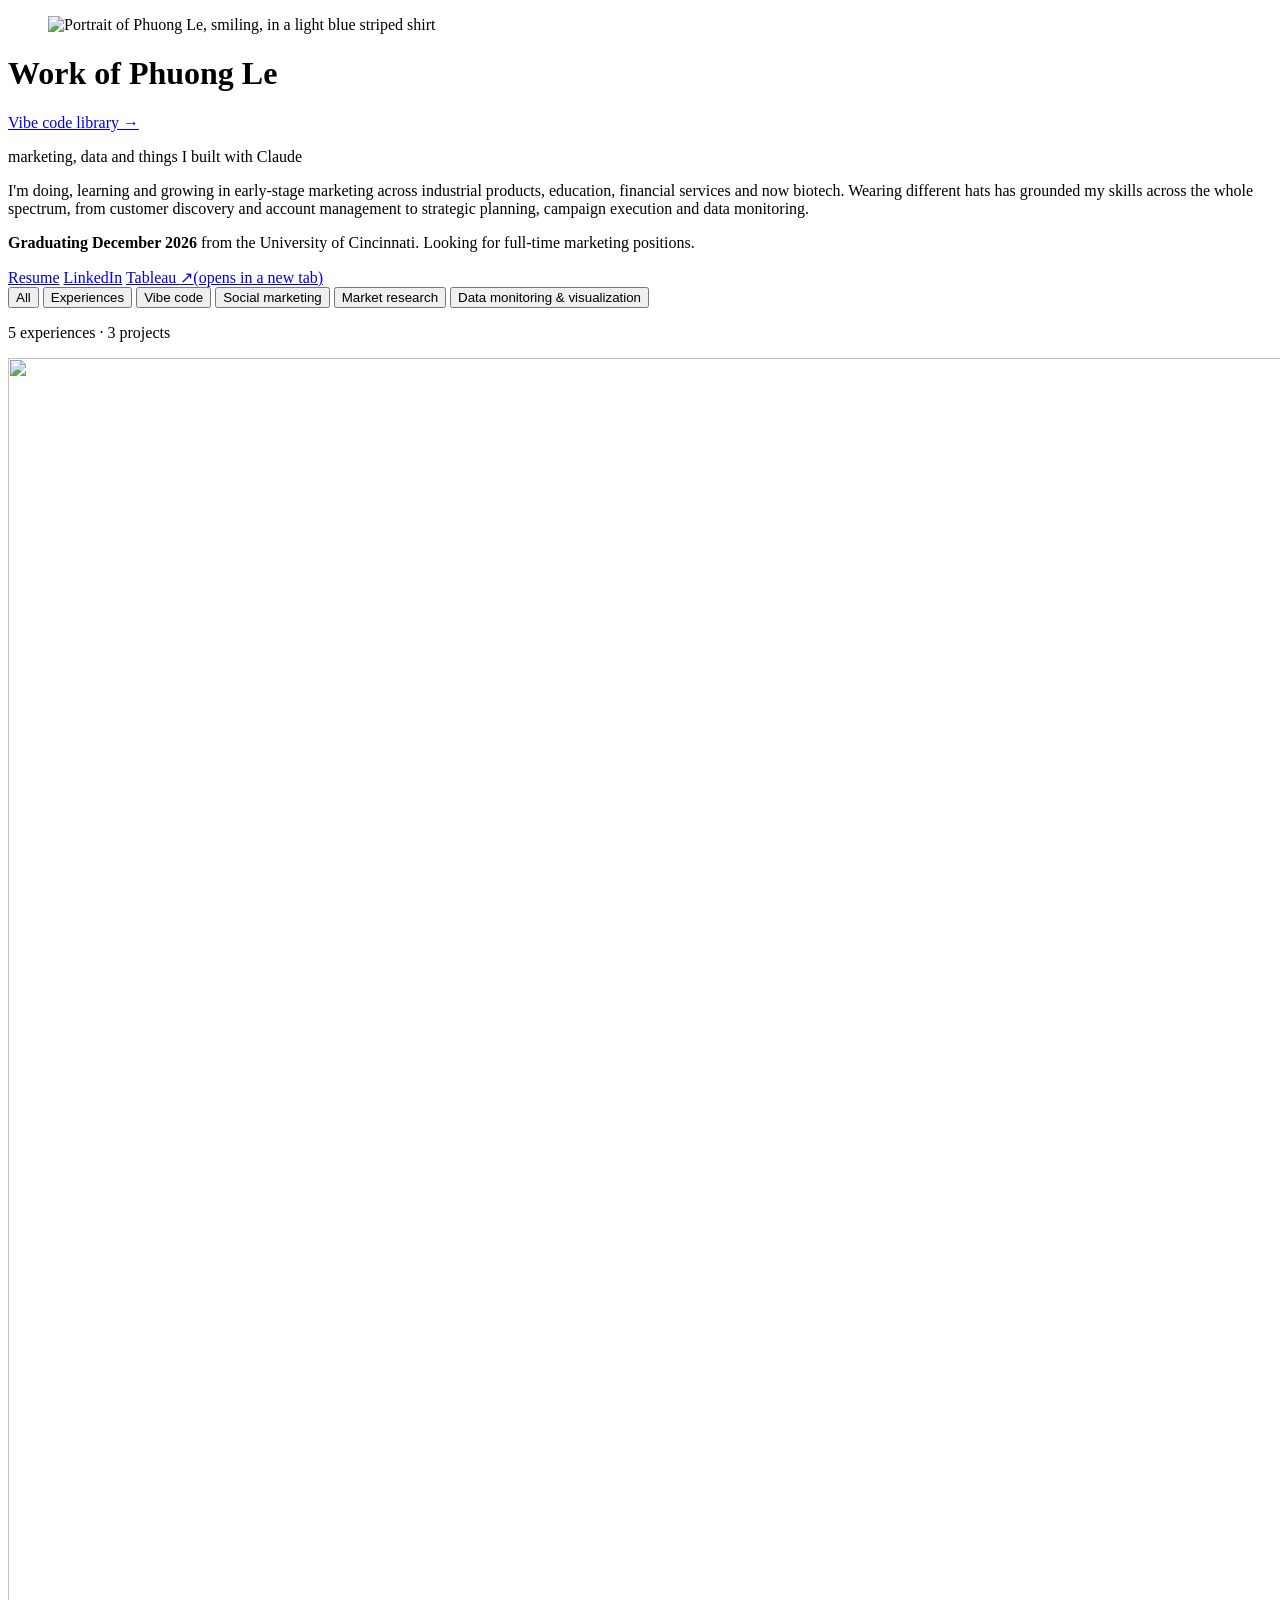
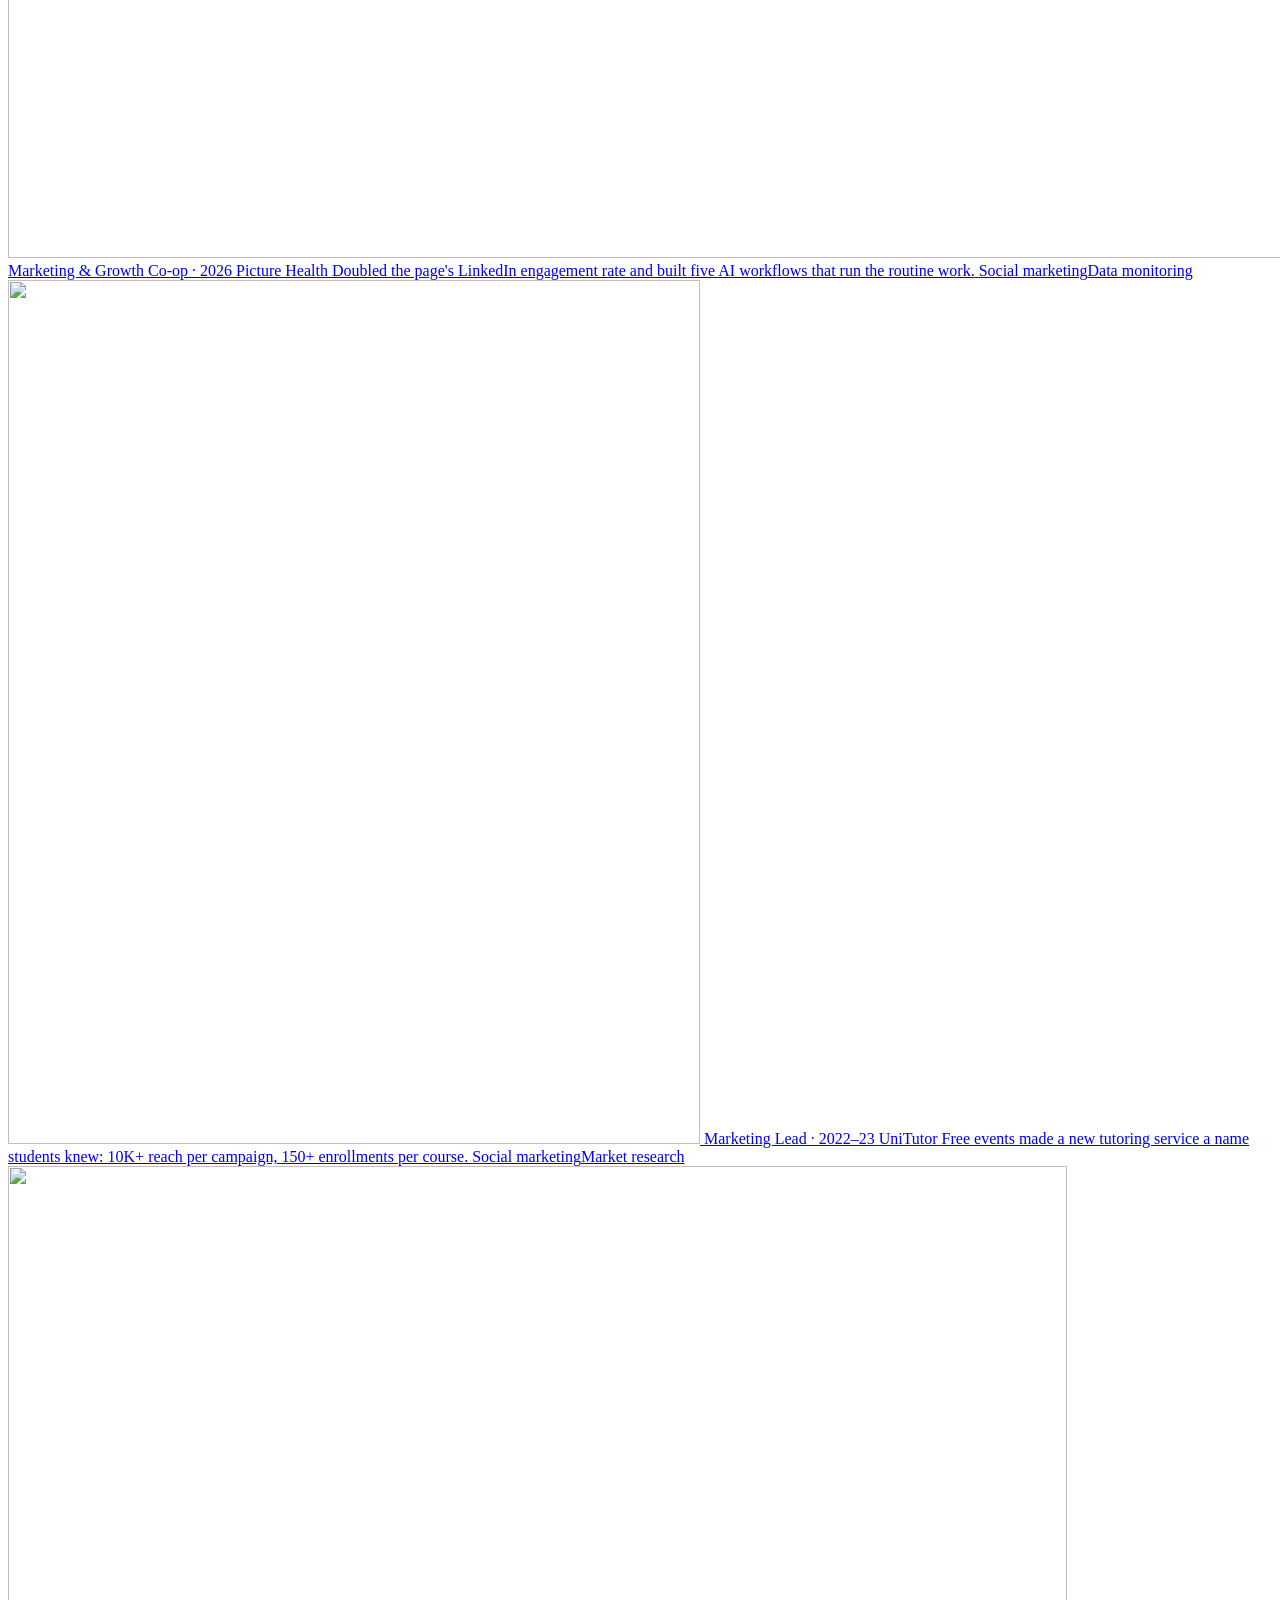
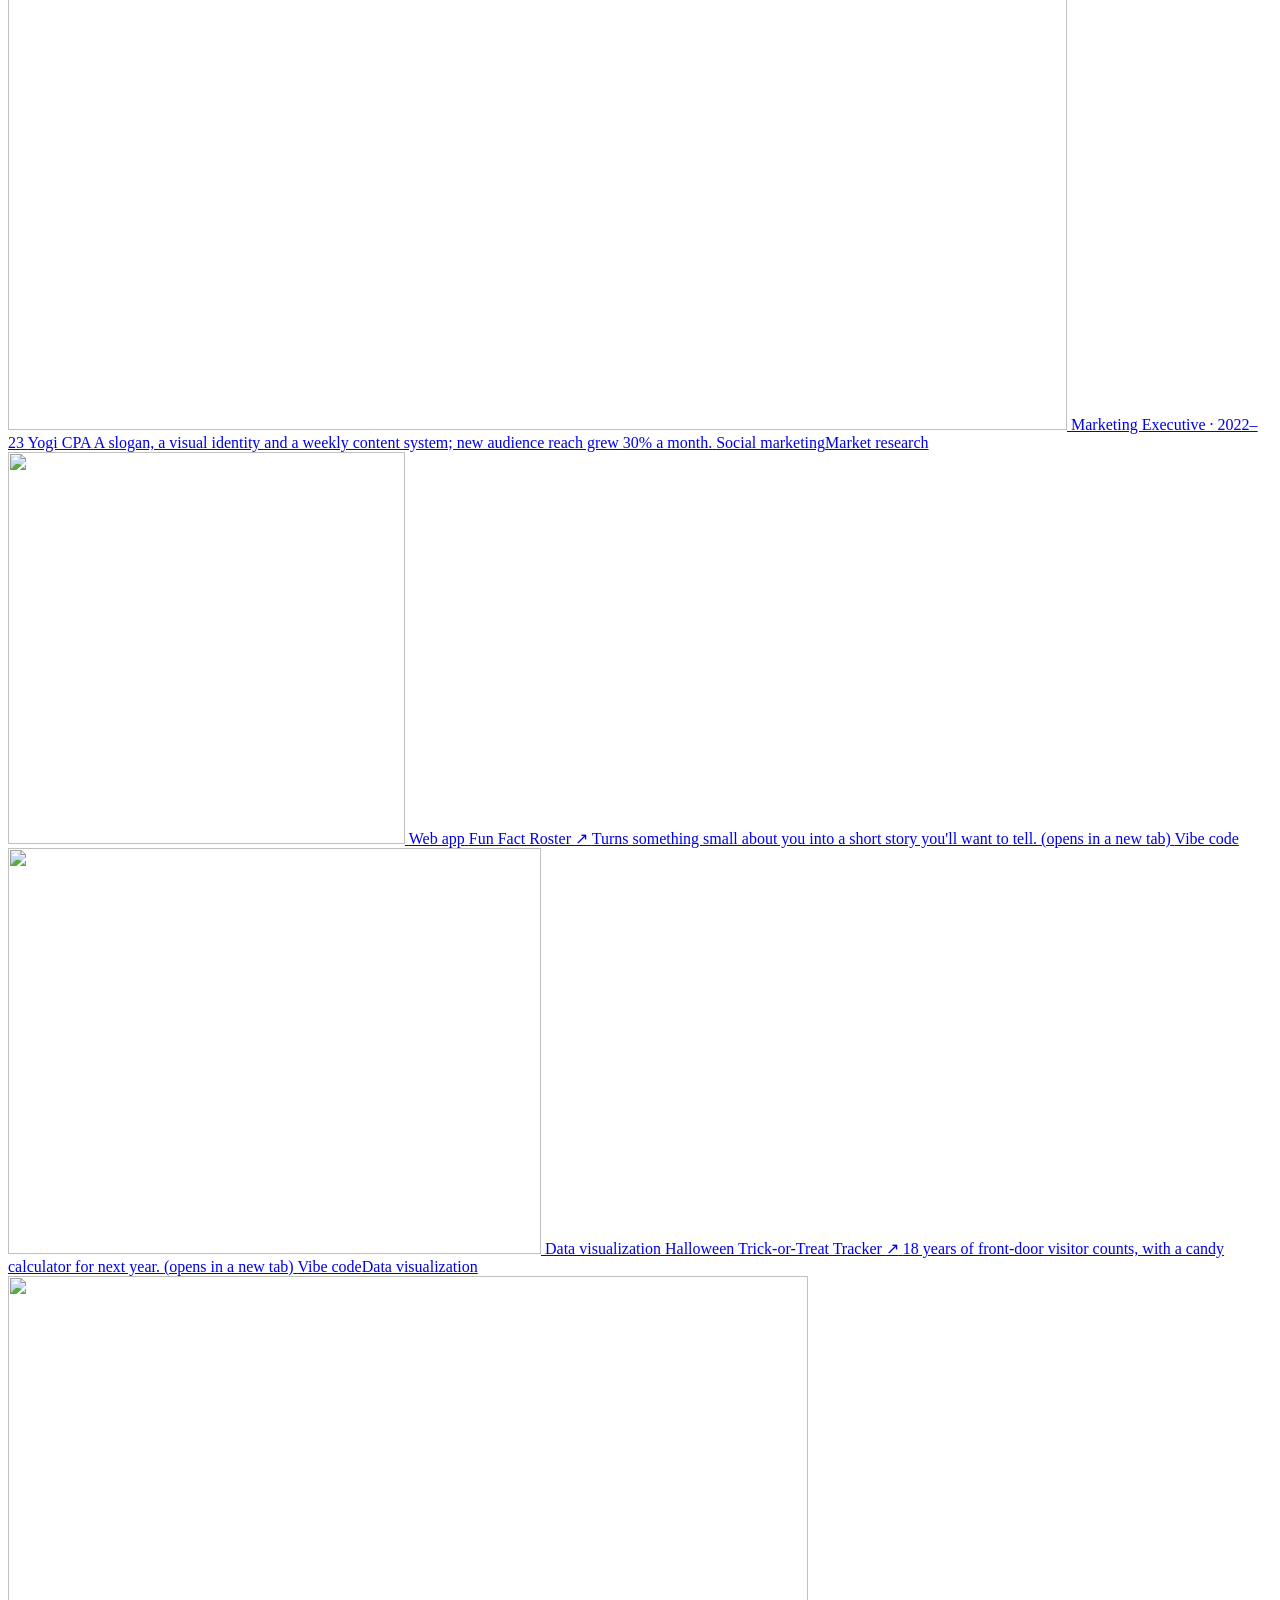
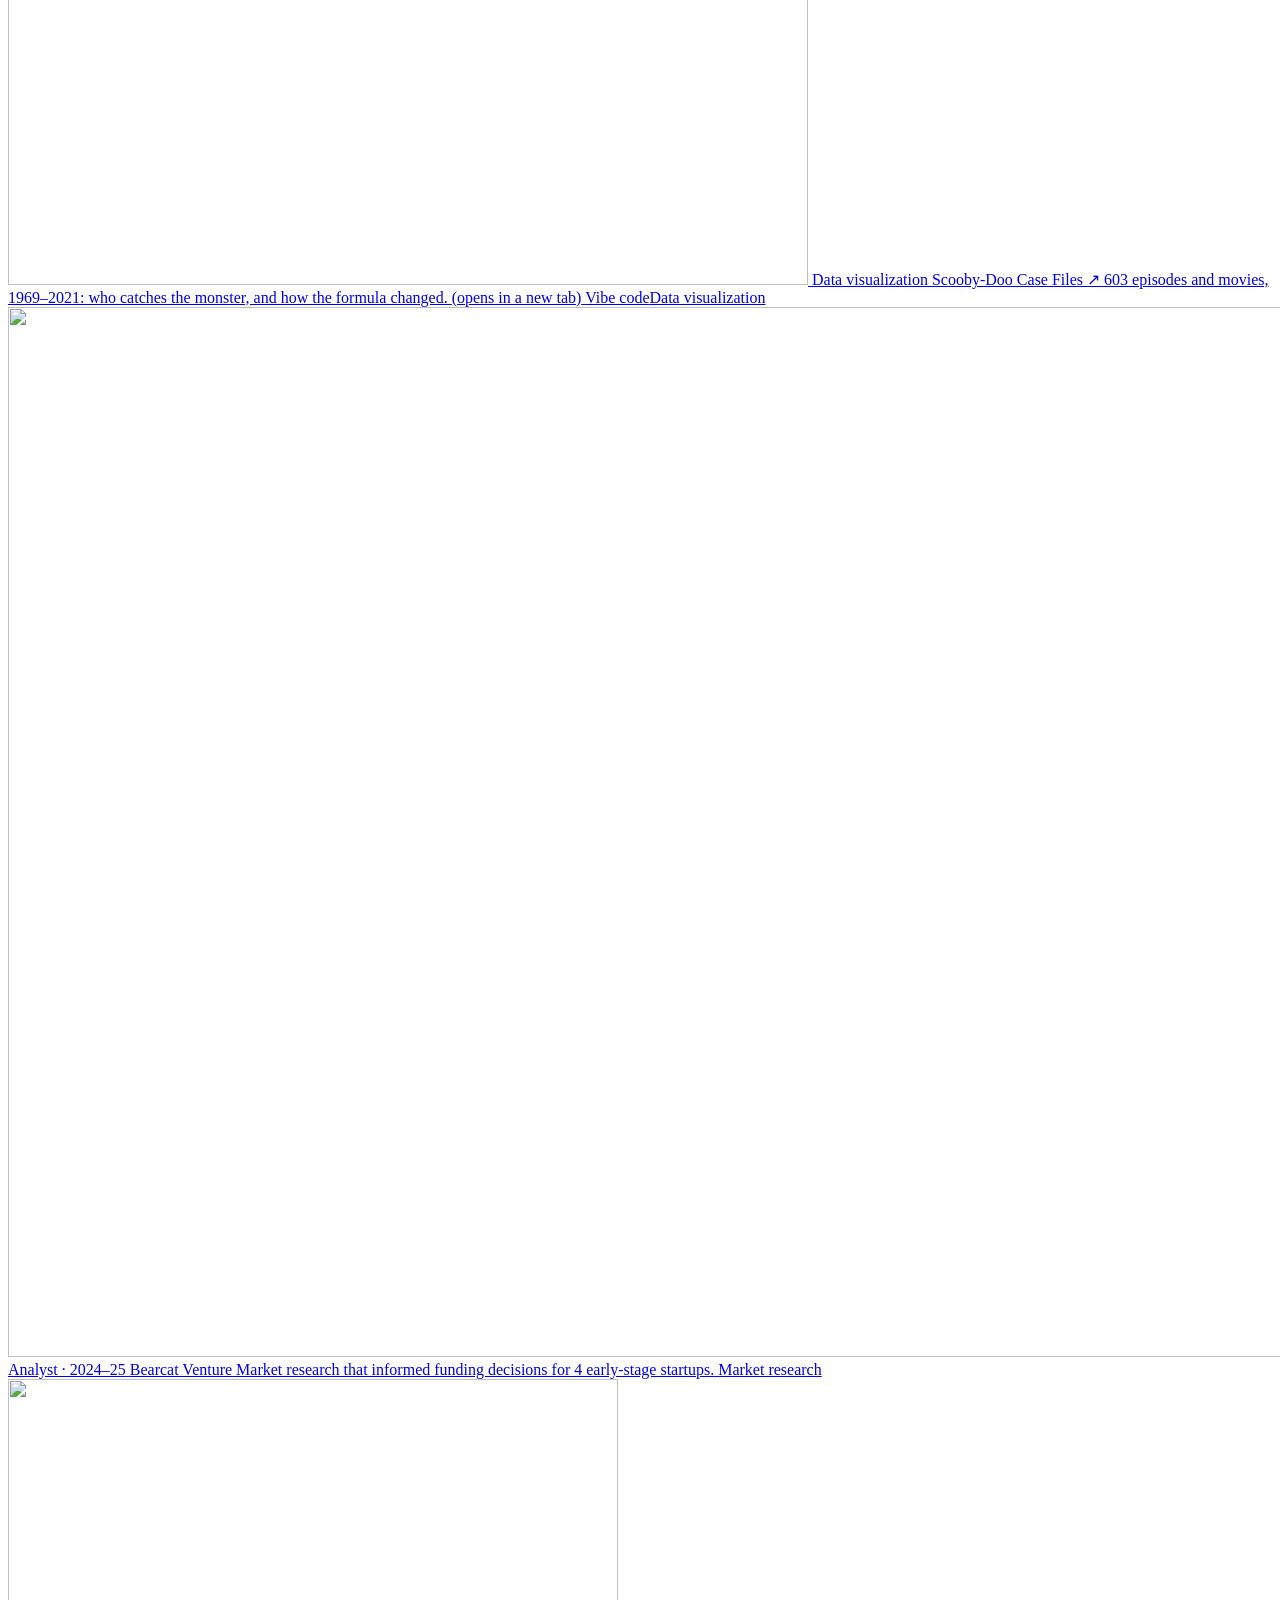
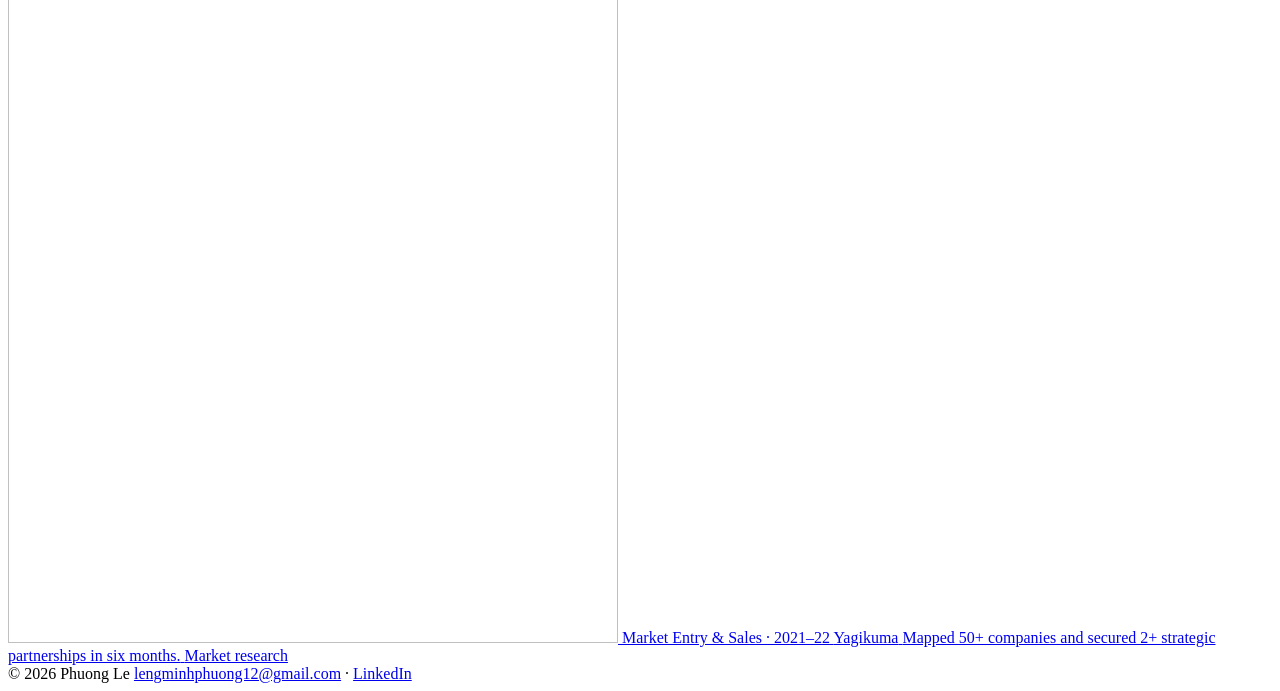
==== index.html @ 084cf29a "Add GoatCounter analytics Co-Authored-By: Claude Sonnet 5.5 <noreply@anthropic.com>" ====
<!doctype html>
<html lang="en">
<head>
  <meta charset="utf-8">
  <meta name="viewport" content="width=device-width, initial-scale=1">
  <meta name="theme-color" content="#14172B">
  <title>Work of Phuong Le</title>
  <meta name="description" content="Marketing work across biotech, education, financial services and industrial products, plus a resume and the small apps Phuong Le built with Claude.">
  <meta property="og:title" content="Work of Phuong Le">
  <meta property="og:description" content="Early-stage marketing across biotech, education, financial services and industrial products.">
  <link rel="icon" href="data:image/svg+xml,%3Csvg xmlns='http://www.w3.org/2000/svg' viewBox='0 0 64 64'%3E%3Crect width='64' height='64' rx='14' fill='%2314172B'/%3E%3Ctext x='32' y='47' font-family='Impact,Arial Narrow,sans-serif' font-size='46' text-anchor='middle' fill='%23F4B6C9'%3EP%3C/text%3E%3C/svg%3E">
  <link rel="preconnect" href="https://fonts.googleapis.com">
  <link rel="preconnect" href="https://fonts.gstatic.com" crossorigin>
  <link href="https://fonts.googleapis.com/css2?family=Bebas+Neue&family=Caveat:wght@600&family=DM+Sans:wght@400;500;700&display=swap" rel="stylesheet">
  <link rel="stylesheet" href="/site.css">
  <link rel="stylesheet" href="/nav.css">
  <script>
    // Old gallery links (workofphuong.github.io/#halloween) now go straight to the project
    (function () {
      var map = {
        'fun-fact-roster': 'https://workofphuong.github.io/fun-fact-roster/',
        'halloween': '/projects/halloween/',
        'scooby-doo': '/projects/scooby-doo/'
      };
      var h = location.hash.slice(1);
      if (Object.prototype.hasOwnProperty.call(map, h)) location.replace(map[h]);
    })();
  </script>
</head>
<body>
  <div class="wrap">
    <header class="hero">
      <figure class="portrait">
        <img src="/assets/phuong.webp" width="640" height="800" alt="Portrait of Phuong Le, smiling, in a light blue striped shirt">
      </figure>
      <div class="title-row">
        <h1>Work of Phuong Le</h1>
        <a class="pill-link vibe-link" href="/vibe-code/">Vibe code library <span aria-hidden="true">&rarr;</span></a>
      </div>
      <div class="hero-text">
        <p class="tagline">marketing, data and things I built with Claude</p>
        <p class="intro-text">I'm doing, learning and growing in early-stage marketing across industrial products, education, financial services and now biotech. Wearing different hats has grounded my skills across the whole spectrum, from customer discovery and account management to strategic planning, campaign execution and data monitoring.</p>
        <p class="status"><strong>Graduating December 2026</strong> from the University of Cincinnati. Looking for full-time marketing positions.</p>
        <div class="contact">
          <a class="pill-link primary" href="/resume/">Resume</a>
          <a class="pill-link" href="https://www.linkedin.com/in/phuongle22" target="_blank" rel="noopener">LinkedIn</a>
          <a class="pill-link" href="https://public.tableau.com/app/profile/phuong.le4769/vizzes" target="_blank" rel="noopener">Tableau <span aria-hidden="true">&#8599;</span><span class="sr">(opens in a new tab)</span></a>
        </div>
      </div>
    </header>

    <nav class="filters" aria-label="Filter experiences and projects">
      <button class="chip" type="button" aria-pressed="true" data-filter="all">All</button>
      <button class="chip" type="button" aria-pressed="false" data-filter="work">Experiences</button>
      <button class="chip" type="button" aria-pressed="false" data-filter="vibe">Vibe code</button>
      <button class="chip" type="button" aria-pressed="false" data-filter="social">Social marketing</button>
      <button class="chip" type="button" aria-pressed="false" data-filter="research">Market research</button>
      <button class="chip" type="button" aria-pressed="false" data-filter="data">Data monitoring &amp; visualization</button>
    </nav>
    <p class="count" id="count" aria-live="polite">5 experiences · 3 projects</p>

    <main class="cards">
      <a class="card" href="/work/picture-health/" data-kind="experience" data-stages="social data">
        <span class="thumb"><img src="/assets/work/picture-health/summary-poster.webp" width="2000" height="1500" alt="" loading="lazy" style="--pos: 50% 45%"></span>
        <span class="meta">
          <span class="tag">Marketing &amp; Growth Co-op · 2026</span>
          <span class="name">Picture Health</span>
          <span class="hook">Doubled the page's LinkedIn engagement rate and built five AI workflows that run the routine work.</span>
          <span class="stages"><span>Social marketing</span><span>Data monitoring</span></span>
        </span>
      </a>

      <a class="card" href="/work/unitutor/" data-kind="experience" data-stages="social research">
        <span class="thumb"><img src="/assets/work/unitutor/fintalk-poster.webp" width="692" height="864" alt="" loading="lazy"></span>
        <span class="meta">
          <span class="tag">Marketing Lead · 2022–23</span>
          <span class="name">UniTutor</span>
          <span class="hook">Free events made a new tutoring service a name students knew: 10K+ reach per campaign, 150+ enrollments per course.</span>
          <span class="stages"><span>Social marketing</span><span>Market research</span></span>
        </span>
      </a>

      <a class="card" href="/work/yogi-cpa/" data-kind="experience" data-stages="social research">
        <span class="thumb"><img src="/assets/work/yogi-cpa/website-hero.webp" width="1059" height="864" alt="" loading="lazy"></span>
        <span class="meta">
          <span class="tag">Marketing Executive · 2022–23</span>
          <span class="name">Yogi CPA</span>
          <span class="hook">A slogan, a visual identity and a weekly content system; new audience reach grew 30% a month.</span>
          <span class="stages"><span>Social marketing</span><span>Market research</span></span>
        </span>
      </a>

      <a class="card project" href="https://workofphuong.github.io/fun-fact-roster/" target="_blank" rel="noopener" data-kind="project" data-stages="vibe">
        <span class="thumb"><img src="/assets/roster.png" width="397" height="392" alt="" loading="lazy" style="--pos: 50% 0%"></span>
        <span class="meta">
          <span class="tag">Web app</span>
          <span class="name">Fun Fact Roster <span class="ext" aria-hidden="true">&#8599;</span></span>
          <span class="hook">Turns something small about you into a short story you'll want to tell. <span class="sr">(opens in a new tab)</span></span>
          <span class="stages"><span>Vibe code</span></span>
        </span>
      </a>

      <a class="card project" href="/projects/halloween/" target="_blank" rel="noopener" data-kind="project" data-stages="vibe data">
        <span class="thumb"><img src="/assets/halloween.jpg" width="533" height="406" alt="" loading="lazy" style="--pos: 50% 0%"></span>
        <span class="meta">
          <span class="tag">Data visualization</span>
          <span class="name">Halloween Trick-or-Treat Tracker <span class="ext" aria-hidden="true">&#8599;</span></span>
          <span class="hook">18 years of front-door visitor counts, with a candy calculator for next year. <span class="sr">(opens in a new tab)</span></span>
          <span class="stages"><span>Vibe code</span><span>Data visualization</span></span>
        </span>
      </a>

      <a class="card project" href="/projects/scooby-doo/" target="_blank" rel="noopener" data-kind="project" data-stages="vibe data">
        <span class="thumb"><img src="/assets/scooby-doo.jpg" width="800" height="609" alt="" loading="lazy" style="--pos: 50% 0%"></span>
        <span class="meta">
          <span class="tag">Data visualization</span>
          <span class="name">Scooby-Doo Case Files <span class="ext" aria-hidden="true">&#8599;</span></span>
          <span class="hook">603 episodes and movies, 1969–2021: who catches the monster, and how the formula changed. <span class="sr">(opens in a new tab)</span></span>
          <span class="stages"><span>Vibe code</span><span>Data visualization</span></span>
        </span>
      </a>

      <a class="card" href="/work/bearcat/" data-kind="experience" data-stages="research">
        <span class="thumb"><img src="/assets/work/bearcat/team-photo.webp" width="1400" height="1050" alt="" loading="lazy" style="--pos: 50% 40%"></span>
        <span class="meta">
          <span class="tag">Analyst · 2024–25</span>
          <span class="name">Bearcat Venture</span>
          <span class="hook">Market research that informed funding decisions for 4 early-stage startups.</span>
          <span class="stages"><span>Market research</span></span>
        </span>
      </a>

      <a class="card" href="/work/yagikuma/" data-kind="experience" data-stages="research">
        <span class="thumb"><img src="/assets/work/yagikuma/ky-block-brochure.webp" width="610" height="864" alt="" loading="lazy"></span>
        <span class="meta">
          <span class="tag">Market Entry &amp; Sales · 2021–22</span>
          <span class="name">Yagikuma</span>
          <span class="hook">Mapped 50+ companies and secured 2+ strategic partnerships in six months.</span>
          <span class="stages"><span>Market research</span></span>
        </span>
      </a>
    </main>

    <footer class="foot">
      <span>© 2026 Phuong Le</span>
      <span><a href="mailto:lengminhphuong12@gmail.com">lengminhphuong12@gmail.com</a> · <a href="https://www.linkedin.com/in/phuongle22" target="_blank" rel="noopener">LinkedIn</a></span>
    </footer>
  </div>
  <script src="/site.js"></script>
<script data-goatcounter="https://workofphuong.goatcounter.com/count" async src="//gc.zgo.at/count.js"></script>
</body>
</html>
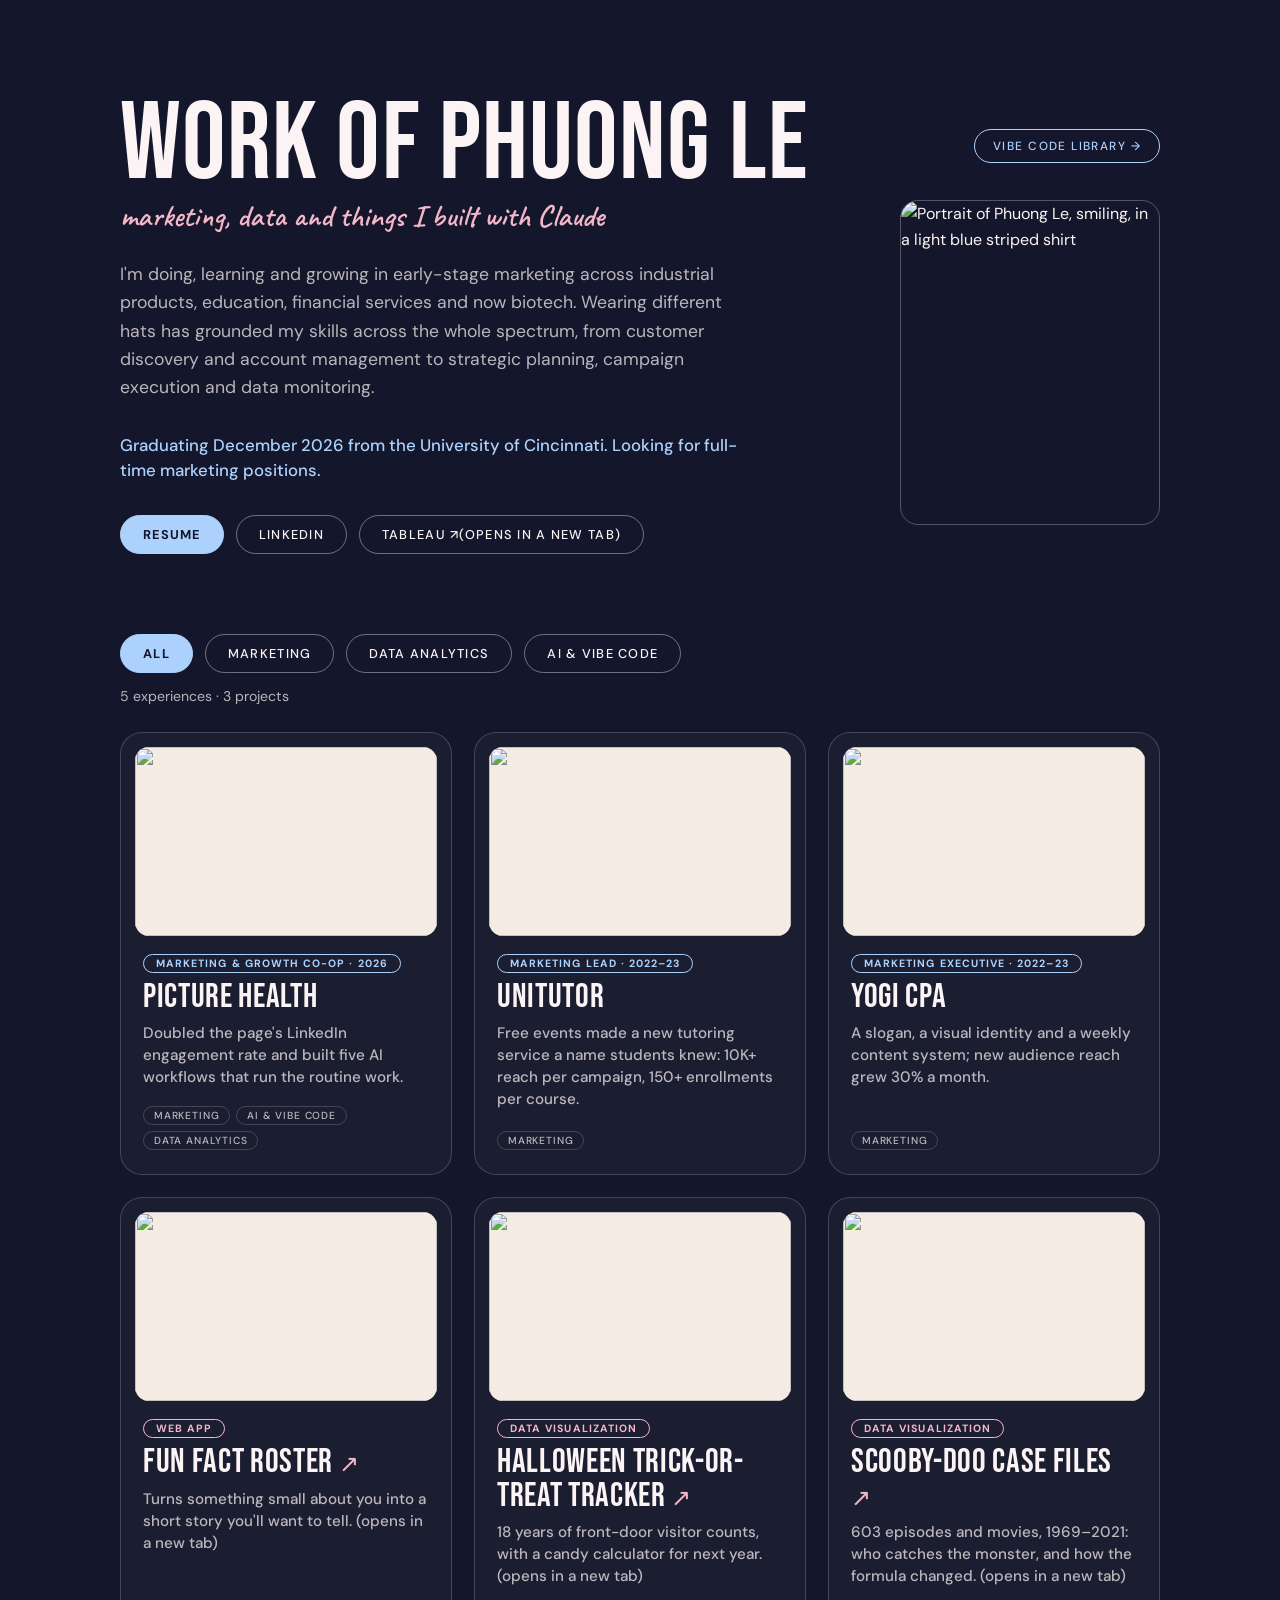
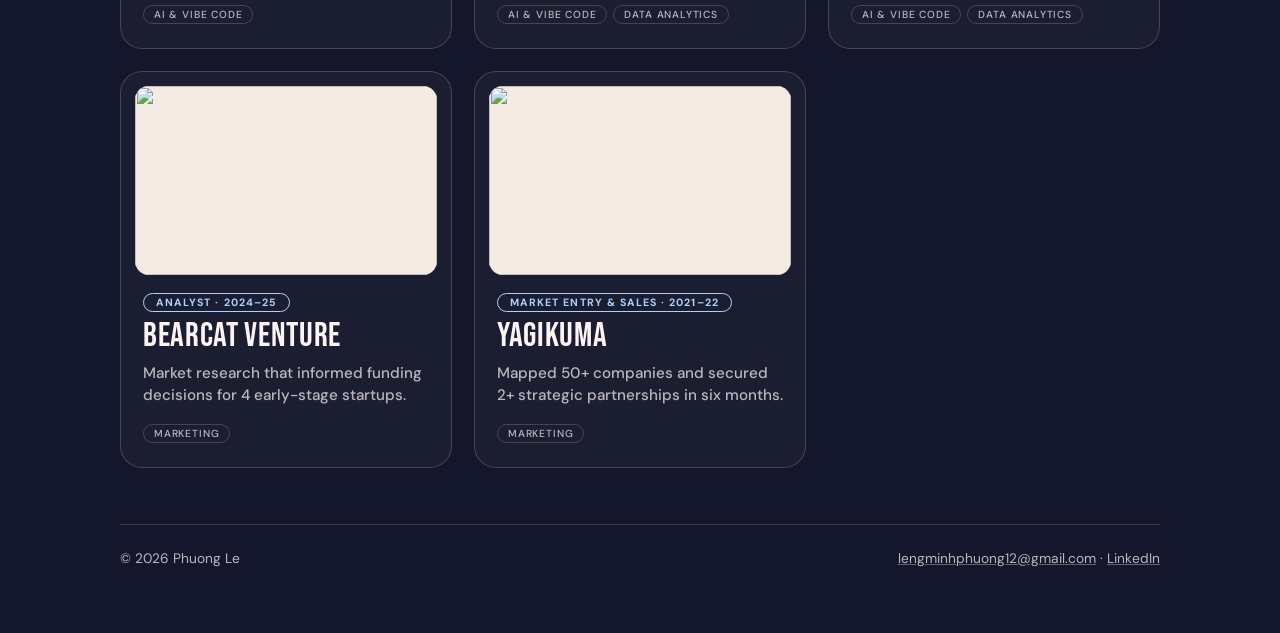
==== commit 8bad2381: "Simplify home filters to All, Marketing, Data analytics, AI & vibe code Co-Authored-By: Claude Sonne" ====
--- a/index.html
+++ b/index.html
@@ -51,92 +51,90 @@
 
     <nav class="filters" aria-label="Filter experiences and projects">
       <button class="chip" type="button" aria-pressed="true" data-filter="all">All</button>
-      <button class="chip" type="button" aria-pressed="false" data-filter="work">Experiences</button>
-      <button class="chip" type="button" aria-pressed="false" data-filter="vibe">Vibe code</button>
-      <button class="chip" type="button" aria-pressed="false" data-filter="social">Social marketing</button>
-      <button class="chip" type="button" aria-pressed="false" data-filter="research">Market research</button>
-      <button class="chip" type="button" aria-pressed="false" data-filter="data">Data monitoring &amp; visualization</button>
+      <button class="chip" type="button" aria-pressed="false" data-filter="marketing">Marketing</button>
+      <button class="chip" type="button" aria-pressed="false" data-filter="data">Data analytics</button>
+      <button class="chip" type="button" aria-pressed="false" data-filter="ai">AI &amp; vibe code</button>
     </nav>
     <p class="count" id="count" aria-live="polite">5 experiences · 3 projects</p>
 
     <main class="cards">
-      <a class="card" href="/work/picture-health/" data-kind="experience" data-stages="social data">
+      <a class="card" href="/work/picture-health/" data-kind="experience" data-stages="marketing ai data">
         <span class="thumb"><img src="/assets/work/picture-health/summary-poster.webp" width="2000" height="1500" alt="" loading="lazy" style="--pos: 50% 45%"></span>
         <span class="meta">
           <span class="tag">Marketing &amp; Growth Co-op · 2026</span>
           <span class="name">Picture Health</span>
           <span class="hook">Doubled the page's LinkedIn engagement rate and built five AI workflows that run the routine work.</span>
-          <span class="stages"><span>Social marketing</span><span>Data monitoring</span></span>
+          <span class="stages"><span>Marketing</span><span>AI &amp; vibe code</span><span>Data analytics</span></span>
         </span>
       </a>
 
-      <a class="card" href="/work/unitutor/" data-kind="experience" data-stages="social research">
+      <a class="card" href="/work/unitutor/" data-kind="experience" data-stages="marketing">
         <span class="thumb"><img src="/assets/work/unitutor/fintalk-poster.webp" width="692" height="864" alt="" loading="lazy"></span>
         <span class="meta">
           <span class="tag">Marketing Lead · 2022–23</span>
           <span class="name">UniTutor</span>
           <span class="hook">Free events made a new tutoring service a name students knew: 10K+ reach per campaign, 150+ enrollments per course.</span>
-          <span class="stages"><span>Social marketing</span><span>Market research</span></span>
+          <span class="stages"><span>Marketing</span></span>
         </span>
       </a>
 
-      <a class="card" href="/work/yogi-cpa/" data-kind="experience" data-stages="social research">
+      <a class="card" href="/work/yogi-cpa/" data-kind="experience" data-stages="marketing">
         <span class="thumb"><img src="/assets/work/yogi-cpa/website-hero.webp" width="1059" height="864" alt="" loading="lazy"></span>
         <span class="meta">
           <span class="tag">Marketing Executive · 2022–23</span>
           <span class="name">Yogi CPA</span>
           <span class="hook">A slogan, a visual identity and a weekly content system; new audience reach grew 30% a month.</span>
-          <span class="stages"><span>Social marketing</span><span>Market research</span></span>
+          <span class="stages"><span>Marketing</span></span>
         </span>
       </a>
 
-      <a class="card project" href="https://workofphuong.github.io/fun-fact-roster/" target="_blank" rel="noopener" data-kind="project" data-stages="vibe">
+      <a class="card project" href="https://workofphuong.github.io/fun-fact-roster/" target="_blank" rel="noopener" data-kind="project" data-stages="ai">
         <span class="thumb"><img src="/assets/roster.png" width="397" height="392" alt="" loading="lazy" style="--pos: 50% 0%"></span>
         <span class="meta">
           <span class="tag">Web app</span>
           <span class="name">Fun Fact Roster <span class="ext" aria-hidden="true">&#8599;</span></span>
           <span class="hook">Turns something small about you into a short story you'll want to tell. <span class="sr">(opens in a new tab)</span></span>
-          <span class="stages"><span>Vibe code</span></span>
+          <span class="stages"><span>AI &amp; vibe code</span></span>
         </span>
       </a>
 
-      <a class="card project" href="/projects/halloween/" target="_blank" rel="noopener" data-kind="project" data-stages="vibe data">
+      <a class="card project" href="/projects/halloween/" target="_blank" rel="noopener" data-kind="project" data-stages="ai data">
         <span class="thumb"><img src="/assets/halloween.jpg" width="533" height="406" alt="" loading="lazy" style="--pos: 50% 0%"></span>
         <span class="meta">
           <span class="tag">Data visualization</span>
           <span class="name">Halloween Trick-or-Treat Tracker <span class="ext" aria-hidden="true">&#8599;</span></span>
           <span class="hook">18 years of front-door visitor counts, with a candy calculator for next year. <span class="sr">(opens in a new tab)</span></span>
-          <span class="stages"><span>Vibe code</span><span>Data visualization</span></span>
+          <span class="stages"><span>AI &amp; vibe code</span><span>Data analytics</span></span>
         </span>
       </a>
 
-      <a class="card project" href="/projects/scooby-doo/" target="_blank" rel="noopener" data-kind="project" data-stages="vibe data">
+      <a class="card project" href="/projects/scooby-doo/" target="_blank" rel="noopener" data-kind="project" data-stages="ai data">
         <span class="thumb"><img src="/assets/scooby-doo.jpg" width="800" height="609" alt="" loading="lazy" style="--pos: 50% 0%"></span>
         <span class="meta">
           <span class="tag">Data visualization</span>
           <span class="name">Scooby-Doo Case Files <span class="ext" aria-hidden="true">&#8599;</span></span>
           <span class="hook">603 episodes and movies, 1969–2021: who catches the monster, and how the formula changed. <span class="sr">(opens in a new tab)</span></span>
-          <span class="stages"><span>Vibe code</span><span>Data visualization</span></span>
+          <span class="stages"><span>AI &amp; vibe code</span><span>Data analytics</span></span>
         </span>
       </a>
 
-      <a class="card" href="/work/bearcat/" data-kind="experience" data-stages="research">
+      <a class="card" href="/work/bearcat/" data-kind="experience" data-stages="marketing">
         <span class="thumb"><img src="/assets/work/bearcat/team-photo.webp" width="1400" height="1050" alt="" loading="lazy" style="--pos: 50% 40%"></span>
         <span class="meta">
           <span class="tag">Analyst · 2024–25</span>
           <span class="name">Bearcat Venture</span>
           <span class="hook">Market research that informed funding decisions for 4 early-stage startups.</span>
-          <span class="stages"><span>Market research</span></span>
+          <span class="stages"><span>Marketing</span></span>
         </span>
       </a>
 
-      <a class="card" href="/work/yagikuma/" data-kind="experience" data-stages="research">
+      <a class="card" href="/work/yagikuma/" data-kind="experience" data-stages="marketing">
         <span class="thumb"><img src="/assets/work/yagikuma/ky-block-brochure.webp" width="610" height="864" alt="" loading="lazy"></span>
         <span class="meta">
           <span class="tag">Market Entry &amp; Sales · 2021–22</span>
           <span class="name">Yagikuma</span>
           <span class="hook">Mapped 50+ companies and secured 2+ strategic partnerships in six months.</span>
-          <span class="stages"><span>Market research</span></span>
+          <span class="stages"><span>Marketing</span></span>
         </span>
       </a>
     </main>
--- a/site.css
+++ b/site.css
@@ -0,0 +1,238 @@
+/* Showcase home, work pages and resume. */
+:root {
+  --ink: #14172B;
+  --blue: #acd1fd;
+  --pink: #F4B6C9;
+  --burgundy: #7A1F35;
+  --light: #FBF3F4;
+  --soft: rgba(251, 243, 244, .72);
+  --cream: #F4ECE3;
+  --line: rgba(251, 243, 244, .18);
+  --paper-line: rgba(20, 23, 43, .14);
+  --paper-soft: rgba(20, 23, 43, .7);
+  --font-display: "Bebas Neue", Impact, "Arial Narrow", sans-serif;
+  --font-body: "DM Sans", system-ui, -apple-system, "Segoe UI", Roboto, sans-serif;
+  --font-script: "Caveat", "Segoe Script", cursive;
+}
+* { box-sizing: border-box; }
+html { color-scheme: dark; }
+body {
+  margin: 0; background: var(--ink); color: var(--light);
+  font: 400 16px/1.6 var(--font-body); padding: 40px 20px 64px;
+}
+.wrap { max-width: 1040px; margin: 0 auto; }
+a { color: inherit; }
+img { max-width: 100%; height: auto; }
+:focus-visible { outline: 3px solid var(--pink); outline-offset: 3px; }
+.paper :focus-visible, dialog.zoom :focus-visible { outline-color: var(--burgundy); }
+
+/* ---------- headings shared by home and work pages ---------- */
+.hero h1, .case-head h1 {
+  font: 400 clamp(3.2rem, 12vw, 6.8rem)/.92 var(--font-display); letter-spacing: .01em;
+  text-transform: uppercase; margin: 0 0 20px; color: var(--light); text-wrap: balance;
+}
+.pill {
+  display: inline-block; border: 1px solid var(--blue); color: var(--blue); border-radius: 99px; padding: 4px 14px;
+  font: 500 .72rem var(--font-body); letter-spacing: .12em; text-transform: uppercase; margin-bottom: 22px;
+}
+.script { font: 600 clamp(1.8rem, 5vw, 2.6rem)/1.1 var(--font-script); color: var(--pink); margin: 6px 0 14px; }
+
+/* ---------- home ---------- */
+.hero { display: grid; gap: 8px; margin-top: 24px; }
+.hero h1 { margin: 0; white-space: nowrap; font-size: min(6.8rem, calc((100vw - 40px) / 6.5)); }
+.title-row { display: flex; flex-wrap: wrap; align-items: center; justify-content: space-between; gap: 6px 24px; }
+.tagline { margin: 0 0 28px; font: 600 clamp(1.5rem, 2.4vw, 2rem)/1.05 var(--font-script); color: var(--pink); }
+.hero-text { max-width: 640px; }
+.hero .headline { font-weight: 500; font-size: clamp(1.15rem, 2.6vw, 1.5rem); line-height: 1.4; color: var(--blue); margin: 0 0 16px; }
+.hero .intro-text { font-size: clamp(1rem, 1.8vw, 1.1rem); line-height: 1.6; color: var(--soft); max-width: 52ch; margin: 0 0 32px; }
+.hero .sub { color: var(--soft); margin: 0 0 16px; }
+.hero .status { color: var(--blue); font-weight: 500; font-size: 1.05rem; line-height: 1.5; max-width: 52ch; margin: 0 0 32px; }
+.hero .status strong { font-weight: inherit; }
+.contact .pill-link { font: 500 .8rem var(--font-body); letter-spacing: .1em; padding: 10px 22px; border-color: rgba(251, 243, 244, .4); color: var(--light); }
+.contact .pill-link.primary { background: var(--blue); border-color: var(--blue); color: var(--ink); font-weight: 700; }
+.contact .pill-link:hover { border-color: var(--pink); color: var(--pink); }
+.contact .pill-link.primary:hover { background: var(--pink); border-color: var(--pink); color: var(--ink); }
+.contact { display: flex; flex-wrap: wrap; gap: 12px; }
+.pill-link {
+  border: 1px solid var(--blue); color: var(--blue); border-radius: 99px; padding: 8px 18px; text-decoration: none;
+  font: 500 .74rem var(--font-body); letter-spacing: .12em; text-transform: uppercase; transition: border-color .15s, color .15s;
+}
+.pill-link:hover { border-color: var(--pink); color: var(--pink); }
+.pill-link.primary { background: var(--blue); border-color: var(--blue); color: var(--ink); font-weight: 700; }
+.pill-link.primary:hover { background: var(--pink); border-color: var(--pink); color: var(--ink); }
+.portrait { margin: 0; width: 100%; max-width: 150px; }
+.portrait img { display: block; width: 100%; aspect-ratio: 4 / 5; object-fit: cover; border-radius: 18px; border: 1px solid rgba(251, 243, 244, .28); }
+@media (min-width: 820px) {
+  .hero { grid-template-columns: minmax(0, 1fr) 260px; column-gap: 56px; row-gap: 4px; margin-top: 56px; }
+  .hero .title-row { grid-column: 1 / -1; grid-row: 1; }
+  .hero-text { grid-column: 1; grid-row: 2; align-self: center; }
+  .portrait { grid-column: 2; grid-row: 2; max-width: 260px; justify-self: end; align-self: start; }
+}
+
+.filters { display: flex; flex-wrap: wrap; gap: 12px; margin: 80px 0 12px; }
+.chip {
+  font: 500 .8rem var(--font-body); letter-spacing: .1em; text-transform: uppercase;
+  color: var(--light); background: transparent; border: 1px solid rgba(251, 243, 244, .4);
+  border-radius: 99px; padding: 10px 22px; cursor: pointer; transition: background .15s, border-color .15s, color .15s;
+}
+.chip:hover { border-color: var(--pink); color: var(--pink); }
+.chip[aria-pressed="true"] { background: var(--blue); border-color: var(--blue); color: var(--ink); font-weight: 700; }
+.count { color: var(--soft); font-size: .88rem; margin: 0 0 24px; }
+
+.cards { display: grid; grid-template-columns: repeat(auto-fill, minmax(300px, 1fr)); gap: 22px; }
+.card {
+  display: flex; flex-direction: column; text-decoration: none; color: var(--light);
+  border: 1px solid var(--line); border-radius: 22px; padding: 14px; background: rgba(251, 243, 244, .03);
+  transition: border-color .15s;
+}
+.card[hidden] { display: none; }
+.card:hover { border-color: var(--pink); }
+.thumb { display: block; aspect-ratio: 16 / 10; background: var(--cream); border-radius: 14px; overflow: hidden; }
+.thumb img { display: block; width: 100%; height: 100%; object-fit: cover; object-position: var(--pos, top center); }
+.thumb.contain img { object-fit: contain; padding: 14px; }
+.card .meta { display: flex; flex-direction: column; gap: 8px; padding: 18px 8px 10px; flex: 1; }
+.tag {
+  align-self: flex-start; border: 1px solid var(--blue); color: var(--blue); border-radius: 99px; padding: 2px 12px;
+  font: 700 .66rem var(--font-body); letter-spacing: .1em; text-transform: uppercase;
+}
+.card.project .tag { border-color: var(--pink); color: var(--pink); }
+.name { font: 400 2.1rem/1 var(--font-display); letter-spacing: .02em; text-transform: uppercase; }
+.name .ext { color: var(--pink); font-size: .7em; }
+.hook { font-weight: 500; font-size: .95rem; line-height: 1.45; color: var(--soft); }
+.stages { display: flex; flex-wrap: wrap; gap: 6px; margin-top: auto; padding-top: 10px; }
+.stages span {
+  border: 1px solid var(--line); border-radius: 99px; padding: 2px 10px; color: var(--soft);
+  font: 500 .64rem var(--font-body); letter-spacing: .08em; text-transform: uppercase;
+}
+
+/* ---------- footer ---------- */
+.foot {
+  display: flex; flex-wrap: wrap; justify-content: space-between; gap: 6px 20px;
+  color: var(--soft); font-size: .86rem; margin-top: 56px; padding-top: 22px; border-top: 1px solid var(--line);
+}
+.foot a { color: var(--soft); text-decoration-color: rgba(251, 243, 244, .35); }
+.foot a:hover { color: var(--pink); }
+
+/* ---------- work pages ---------- */
+.case-meta { color: var(--soft); max-width: 640px; margin: 0; }
+.paper { background: var(--light); color: var(--ink); border-radius: 24px; padding: clamp(24px, 5vw, 56px); margin-top: 32px; }
+.paper .intro { font: 500 clamp(1.15rem, 2.4vw, 1.35rem)/1.55 var(--font-body); color: var(--burgundy); max-width: none; margin: 0; }
+.paper h2 {
+  font: 400 clamp(2rem, 5vw, 2.8rem)/1 var(--font-display); letter-spacing: .02em; text-transform: uppercase; margin: 52px 0 14px;
+}
+.paper .eyebrow + h2 { margin-top: 0; }
+.eyebrow { font: 700 .7rem var(--font-body); letter-spacing: .1em; text-transform: uppercase; color: var(--burgundy); }
+.paper .eyebrow { margin: 56px 0 4px; }
+.paper p { max-width: none; margin: 0 0 16px; font-size: 1.04rem; line-height: 1.7; }
+.paper a { color: var(--burgundy); }
+.paper .note { font-size: .84rem; line-height: 1.5; color: var(--paper-soft); }
+
+.fig { margin: 28px 0 32px; }
+.frame {
+  background: var(--cream); border: 1px solid var(--paper-line); border-radius: 18px; padding: 16px;
+  display: flex; flex-wrap: wrap; justify-content: center; align-items: flex-start; gap: 16px;
+}
+.frame > * { min-width: 0; }
+.frame img { display: block; border-radius: 10px; border: 1px solid var(--paper-line); background: #fff; }
+.frame.stack { flex-direction: column; align-items: stretch; }
+.frame.stack .zoomable, .frame.stack img { width: 100%; }
+.frame.grid { display: grid; grid-template-columns: repeat(auto-fit, minmax(220px, 1fr)); align-items: start; }
+.frame.grid .zoomable, .frame.grid img { width: 100%; }
+.frame.pair { display: grid; grid-template-columns: minmax(0, 1fr); justify-content: center; align-items: start; }
+.frame.pair .zoomable, .frame.pair img { width: 100%; }
+@media (min-width: 720px) { .frame.pair { grid-template-columns: minmax(0, var(--a, 1fr)) minmax(0, var(--b, 1fr)); } }
+.zoomable { display: block; min-width: 0; max-width: 100%; padding: 0; border: 0; background: none; cursor: zoom-in; font: inherit; }
+.fig figcaption { font-size: .88rem; line-height: 1.5; color: var(--paper-soft); margin-top: 10px; max-width: none; }
+
+.stats { display: grid; grid-template-columns: repeat(auto-fit, minmax(160px, 1fr)); gap: 12px; margin: 22px 0 8px; }
+.stats div { background: var(--cream); border: 1px solid var(--paper-line); border-radius: 14px; padding: 14px 16px; }
+.stats dt { font: 700 .66rem var(--font-body); letter-spacing: .1em; text-transform: uppercase; color: var(--burgundy); }
+.stats dd { margin: 4px 0 0; font: 400 2rem/1 var(--font-display); letter-spacing: .02em; }
+
+/* the five AI workflows as one loop */
+.flow { display: grid; gap: 12px; margin: 26px 0 10px; }
+.wf { background: var(--cream); border: 1px solid var(--paper-line); border-radius: 16px; padding: 16px 18px 12px; }
+.wf h3 { font: 400 1.5rem/1 var(--font-display); letter-spacing: .03em; text-transform: uppercase; margin: 10px 0 8px; }
+.wf p { margin: 0 0 8px; font-size: .92rem; line-height: 1.55; }
+.cadence {
+  display: inline-block; background: var(--burgundy); color: var(--light); border-radius: 99px; padding: 2px 12px;
+  font: 700 .64rem var(--font-body); letter-spacing: .1em; text-transform: uppercase;
+}
+.wf .rule { background: var(--pink); border-radius: 12px; padding: 10px 12px; font-weight: 500; margin: 10px 0 4px; }
+.flow .arrow { text-align: center; color: var(--burgundy); font: 700 1.5rem/1 var(--font-body); }
+.flow .arrow::before { content: "\2193"; }
+.flow .conn { text-align: center; color: var(--burgundy); font-size: .78rem; font-weight: 500; line-height: 1.35; margin: 0; padding: 4px 0; }
+@media (min-width: 900px) {
+  .flow { grid-template-columns: 1fr 30px 1fr 30px 1fr; grid-template-rows: auto 52px auto; gap: 0 12px; }
+  .wf2 { grid-column: 1; grid-row: 1; }
+  .wf5 { grid-column: 1; grid-row: 3; }
+  .flow .a1 { grid-column: 2; grid-row: 1 / 4; align-self: center; }
+  .wf3 { grid-column: 3; grid-row: 1 / 4; align-self: center; }
+  .flow .a2 { grid-column: 4; grid-row: 1 / 4; align-self: center; }
+  .wf4 { grid-column: 5; grid-row: 1; }
+  .flow .conn { grid-column: 5; grid-row: 2; align-self: center; }
+  .wf1 { grid-column: 5; grid-row: 3; }
+  .flow .arrow::before { content: "\2192"; }
+}
+
+.next { display: flex; flex-wrap: wrap; gap: 12px; margin-top: 28px; }
+.next a {
+  flex: 1 1 240px; border: 1px solid var(--line); border-radius: 18px; padding: 16px 20px;
+  text-decoration: none; color: var(--light); transition: border-color .15s;
+}
+.next a:hover { border-color: var(--pink); }
+.next small { display: block; color: var(--soft); font: 500 .7rem var(--font-body); letter-spacing: .12em; text-transform: uppercase; margin-bottom: 4px; }
+.next .nm { font: 400 1.8rem/1 var(--font-display); letter-spacing: .02em; text-transform: uppercase; }
+.next .fwd { text-align: right; }
+
+/* ---------- resume ---------- */
+.r-head { display: flex; flex-wrap: wrap; justify-content: space-between; align-items: flex-end; gap: 14px 24px; }
+.r-head .name { font: 400 clamp(2.4rem, 7vw, 3.6rem)/1 var(--font-display); letter-spacing: .02em; text-transform: uppercase; margin: 0; }
+.r-head p { margin: 4px 0 0; }
+.btn {
+  display: inline-block; text-decoration: none; font: 700 .92rem var(--font-body); border-radius: 99px; padding: 11px 24px;
+  background: var(--burgundy); border: 1px solid var(--burgundy); color: var(--light);
+}
+.paper a.btn { color: var(--light); }
+.btn:hover { background: #922541; }
+.r-section h2 { margin: 40px 0 14px; padding-bottom: 6px; border-bottom: 1px solid var(--paper-line); font-size: clamp(1.6rem, 4vw, 2rem); }
+.r-role { margin: 0 0 24px; }
+.r-row { display: flex; flex-wrap: wrap; justify-content: space-between; gap: 2px 16px; max-width: 46rem; }
+.r-row strong { font-weight: 700; }
+.r-date { color: var(--paper-soft); font-size: .92rem; white-space: nowrap; }
+.paper .r-org { color: var(--burgundy); font-weight: 500; margin: 0 0 6px; }
+.paper .r-note { margin: 2px 0 8px; font-style: italic; }
+.paper ul.r-list { margin: 6px 0 0; padding-left: 20px; max-width: 46rem; }
+.paper ul.r-list li { margin-bottom: 6px; line-height: 1.6; }
+.paper .r-line { margin: 0 0 8px; }
+
+/* ---------- enlarged image ---------- */
+dialog.zoom { border: none; padding: 0; background: transparent; max-width: none; max-height: none; width: 100vw; height: 100vh; overflow: auto; }
+dialog.zoom::backdrop { background: rgba(10, 12, 24, .82); }
+.zoom-inner { min-height: 100%; display: flex; align-items: center; justify-content: center; padding: 64px 12px 24px; }
+.zoom-inner img { display: block; max-width: none; border-radius: 12px; background: #fff; }
+.zoom .close {
+  position: fixed; top: 14px; right: 14px; z-index: 2; font: 700 .85rem var(--font-body); color: var(--burgundy);
+  background: var(--light); border: 1px solid var(--pink); border-radius: 99px; padding: 8px 20px; cursor: pointer;
+}
+.zoom .close:hover { background: var(--pink); }
+
+@media (max-width: 480px) { body { padding: 28px 16px 48px; } }
+@media (prefers-reduced-motion: reduce) { * { transition: none !important; } }
+
+@media print {
+  @page { margin: .5in; }
+  html { color-scheme: light; }
+  body { background: #fff; color: #000; padding: 0; font-size: 10pt; line-height: 1.4; }
+  .wrap { max-width: none; }
+  .case-head, .foot, .next, .no-print, dialog { display: none !important; }
+  .paper { background: none; color: #000; padding: 0; margin: 0; border-radius: 0; }
+  .paper a { color: #000; text-decoration: none; }
+  .paper p, .paper .r-org { font-size: 10pt; }
+  .paper .r-org, .paper .r-org a { color: #000; }
+  .r-date { color: #333; }
+  .r-head .name { font-size: 24pt; }
+  .r-section h2 { font-size: 13pt; margin: 14px 0 6px; }
+  .r-role { margin: 0 0 8px; break-inside: avoid; }
+  .paper ul.r-list li { margin-bottom: 2px; line-height: 1.35; }
+}
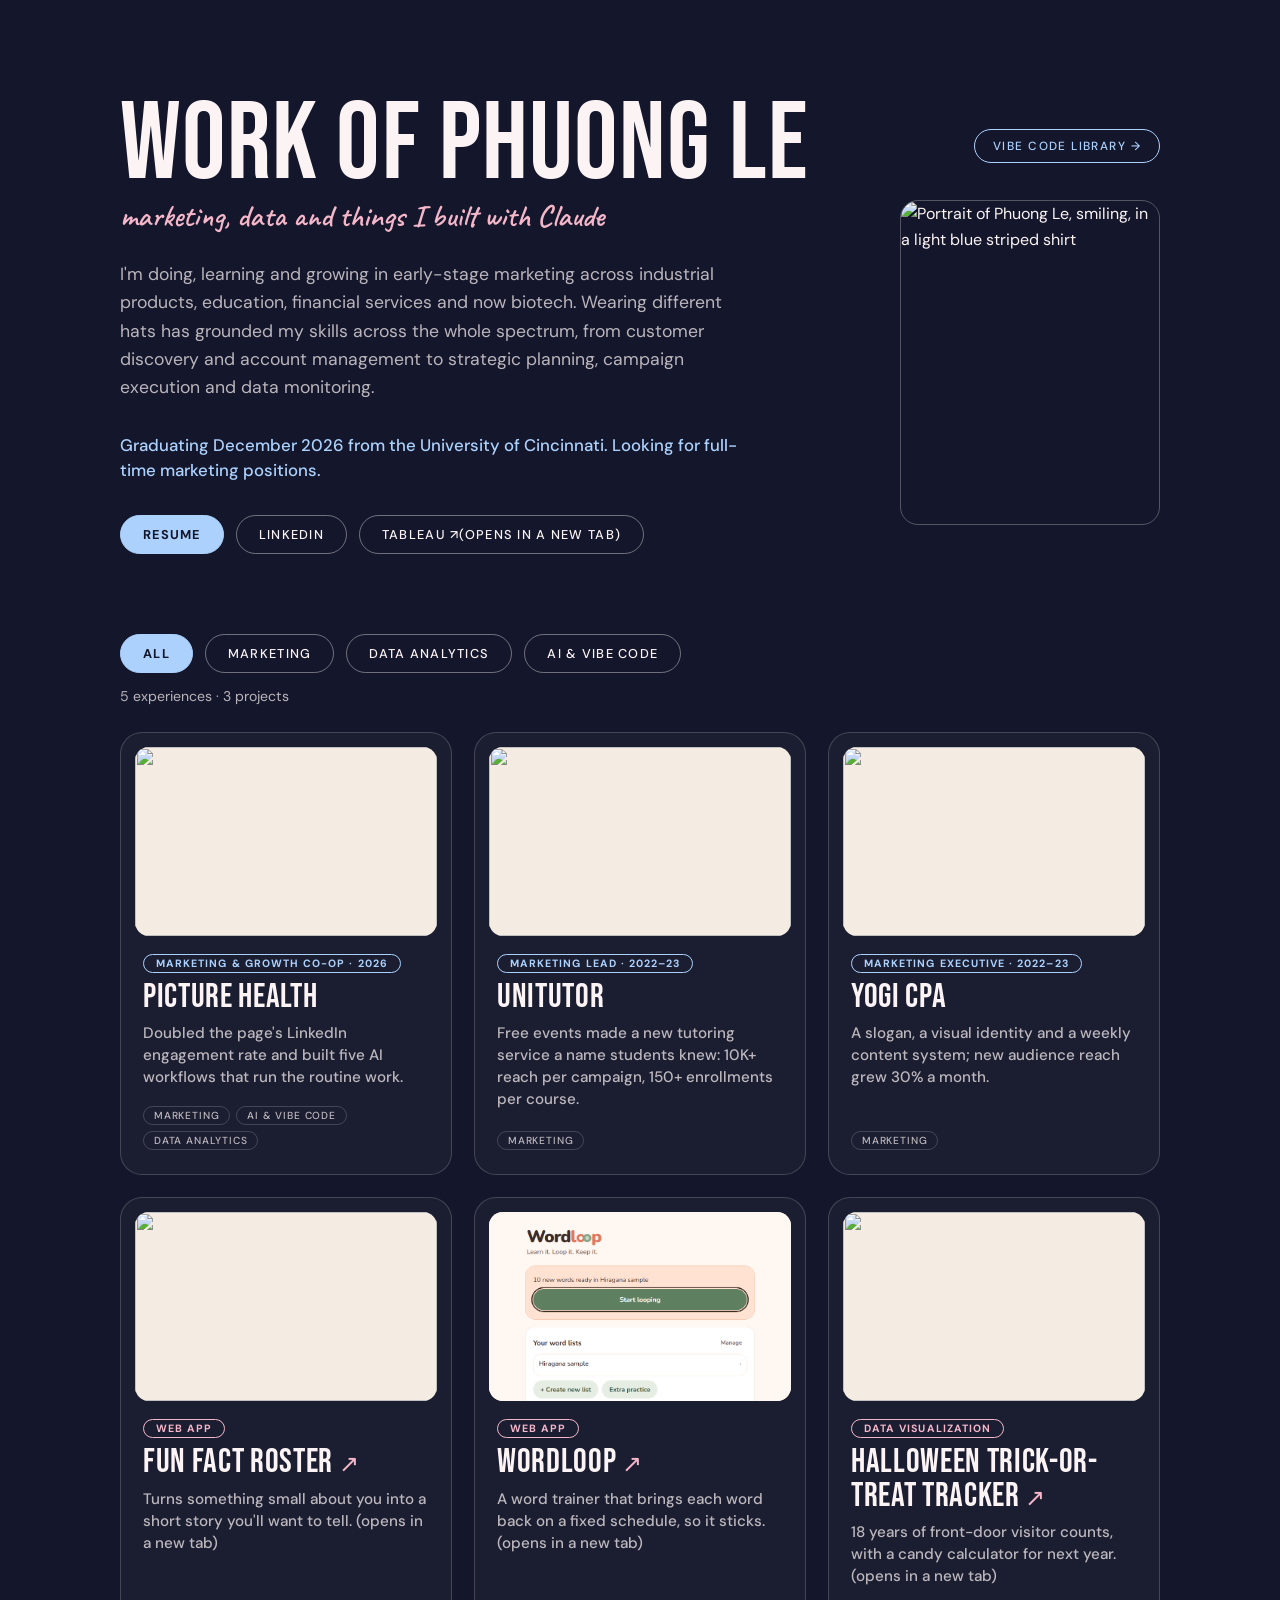
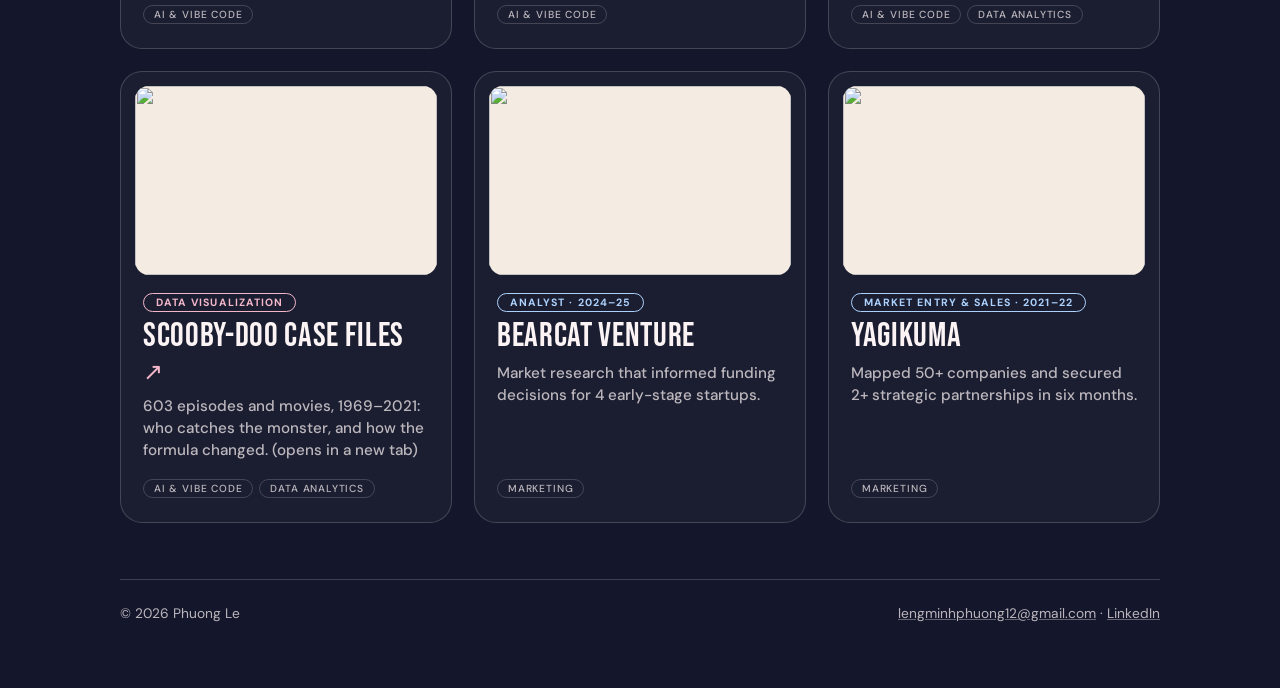
==== commit 53f0cd0e: "Add Wordloop card to vibe code projects Co-Authored-By: Claude Sonnet 5.5 <noreply@anthropic.com>" ====
--- a/index.html
+++ b/index.html
@@ -98,6 +98,16 @@
         </span>
       </a>
 
+      <a class="card project" href="https://workofphuong.github.io/wordloop/" target="_blank" rel="noopener" data-kind="project" data-stages="ai">
+        <span class="thumb"><img src="/assets/wordloop.png" width="800" height="800" alt="" loading="lazy" style="--pos: 50% 0%"></span>
+        <span class="meta">
+          <span class="tag">Web app</span>
+          <span class="name">Wordloop <span class="ext" aria-hidden="true">&#8599;</span></span>
+          <span class="hook">A word trainer that brings each word back on a fixed schedule, so it sticks. <span class="sr">(opens in a new tab)</span></span>
+          <span class="stages"><span>AI &amp; vibe code</span></span>
+        </span>
+      </a>
+
       <a class="card project" href="/projects/halloween/" target="_blank" rel="noopener" data-kind="project" data-stages="ai data">
         <span class="thumb"><img src="/assets/halloween.jpg" width="533" height="406" alt="" loading="lazy" style="--pos: 50% 0%"></span>
         <span class="meta">
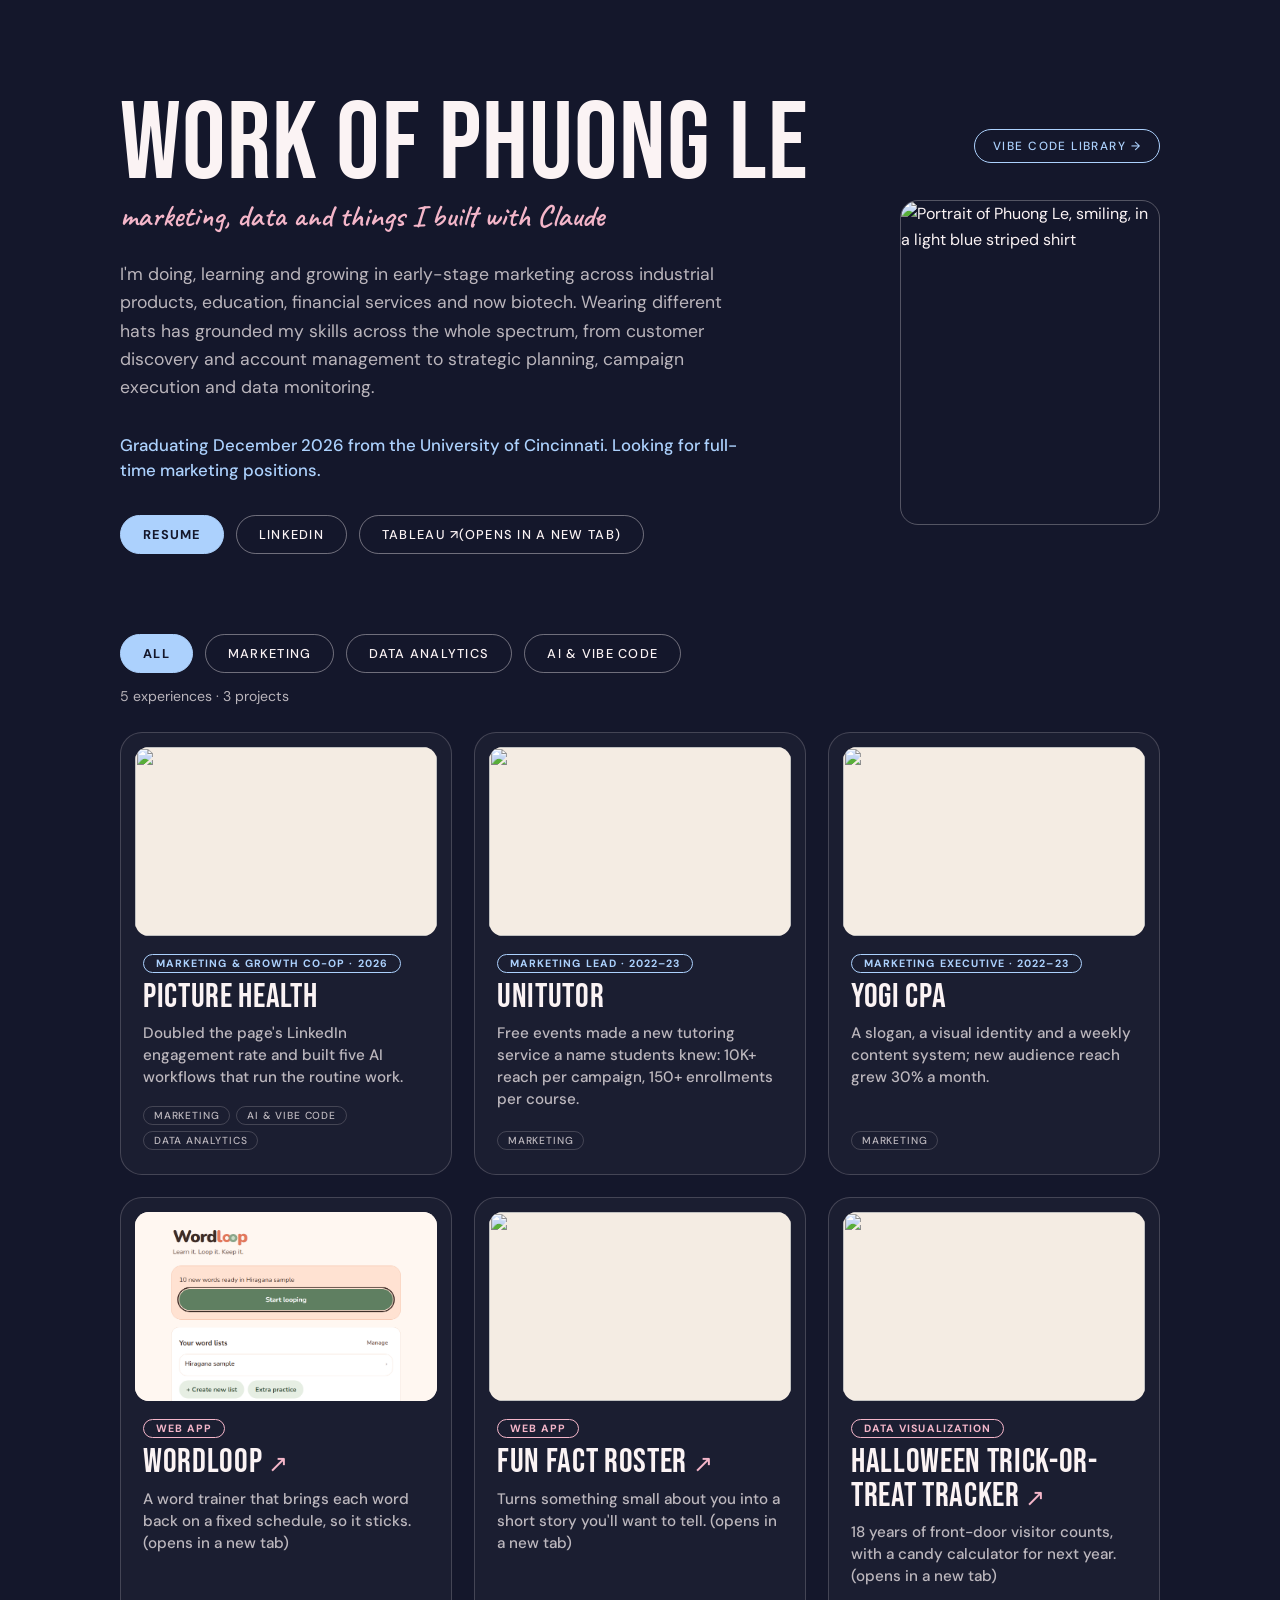
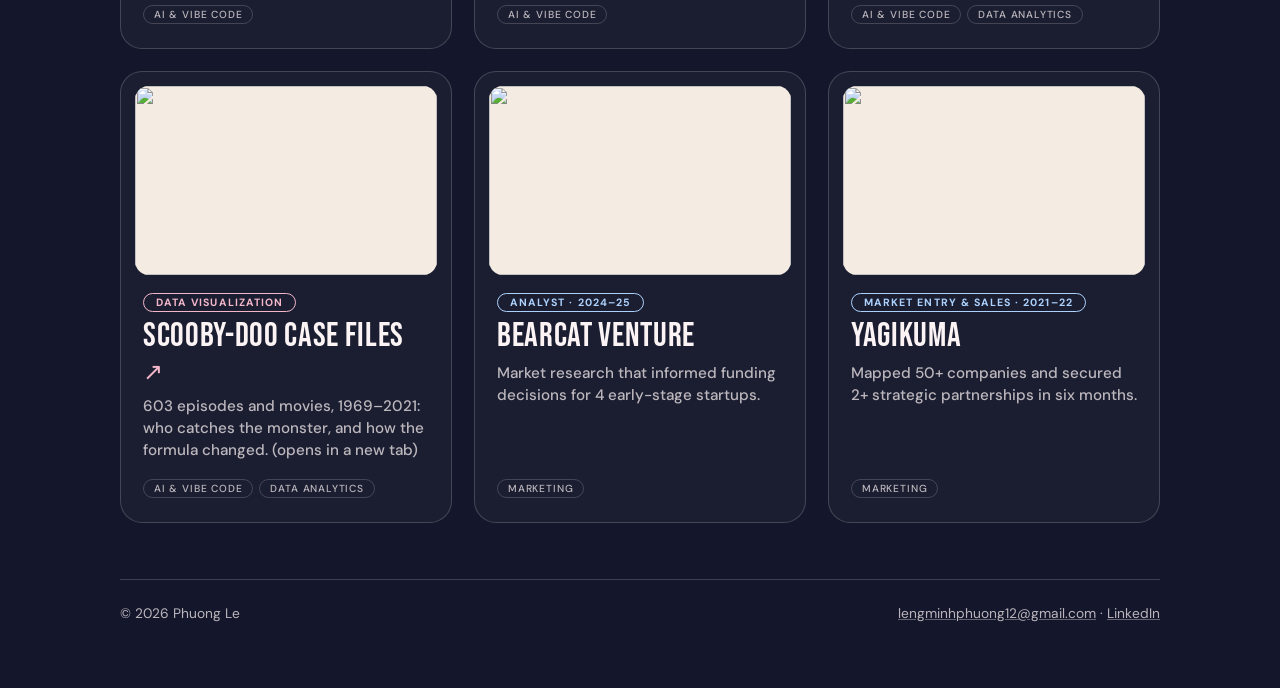
==== commit 0ae49745: "Move Wordloop before Fun Fact Roster Co-Authored-By: Claude Sonnet 5.5 <noreply@anthropic.com>" ====
--- a/index.html
+++ b/index.html
@@ -88,22 +88,22 @@
         </span>
       </a>
 
+      <a class="card project" href="https://workofphuong.github.io/wordloop/" target="_blank" rel="noopener" data-kind="project" data-stages="ai">
+        <span class="thumb"><img src="/assets/wordloop.png" width="800" height="800" alt="" loading="lazy" style="--pos: 50% 0%"></span>
+        <span class="meta">
+          <span class="tag">Web app</span>
+          <span class="name">Wordloop <span class="ext" aria-hidden="true">&#8599;</span></span>
+          <span class="hook">A word trainer that brings each word back on a fixed schedule, so it sticks. <span class="sr">(opens in a new tab)</span></span>
+          <span class="stages"><span>AI &amp; vibe code</span></span>
+        </span>
+      </a>
+
       <a class="card project" href="https://workofphuong.github.io/fun-fact-roster/" target="_blank" rel="noopener" data-kind="project" data-stages="ai">
         <span class="thumb"><img src="/assets/roster.png" width="397" height="392" alt="" loading="lazy" style="--pos: 50% 0%"></span>
         <span class="meta">
           <span class="tag">Web app</span>
           <span class="name">Fun Fact Roster <span class="ext" aria-hidden="true">&#8599;</span></span>
           <span class="hook">Turns something small about you into a short story you'll want to tell. <span class="sr">(opens in a new tab)</span></span>
-          <span class="stages"><span>AI &amp; vibe code</span></span>
-        </span>
-      </a>
-
-      <a class="card project" href="https://workofphuong.github.io/wordloop/" target="_blank" rel="noopener" data-kind="project" data-stages="ai">
-        <span class="thumb"><img src="/assets/wordloop.png" width="800" height="800" alt="" loading="lazy" style="--pos: 50% 0%"></span>
-        <span class="meta">
-          <span class="tag">Web app</span>
-          <span class="name">Wordloop <span class="ext" aria-hidden="true">&#8599;</span></span>
-          <span class="hook">A word trainer that brings each word back on a fixed schedule, so it sticks. <span class="sr">(opens in a new tab)</span></span>
           <span class="stages"><span>AI &amp; vibe code</span></span>
         </span>
       </a>
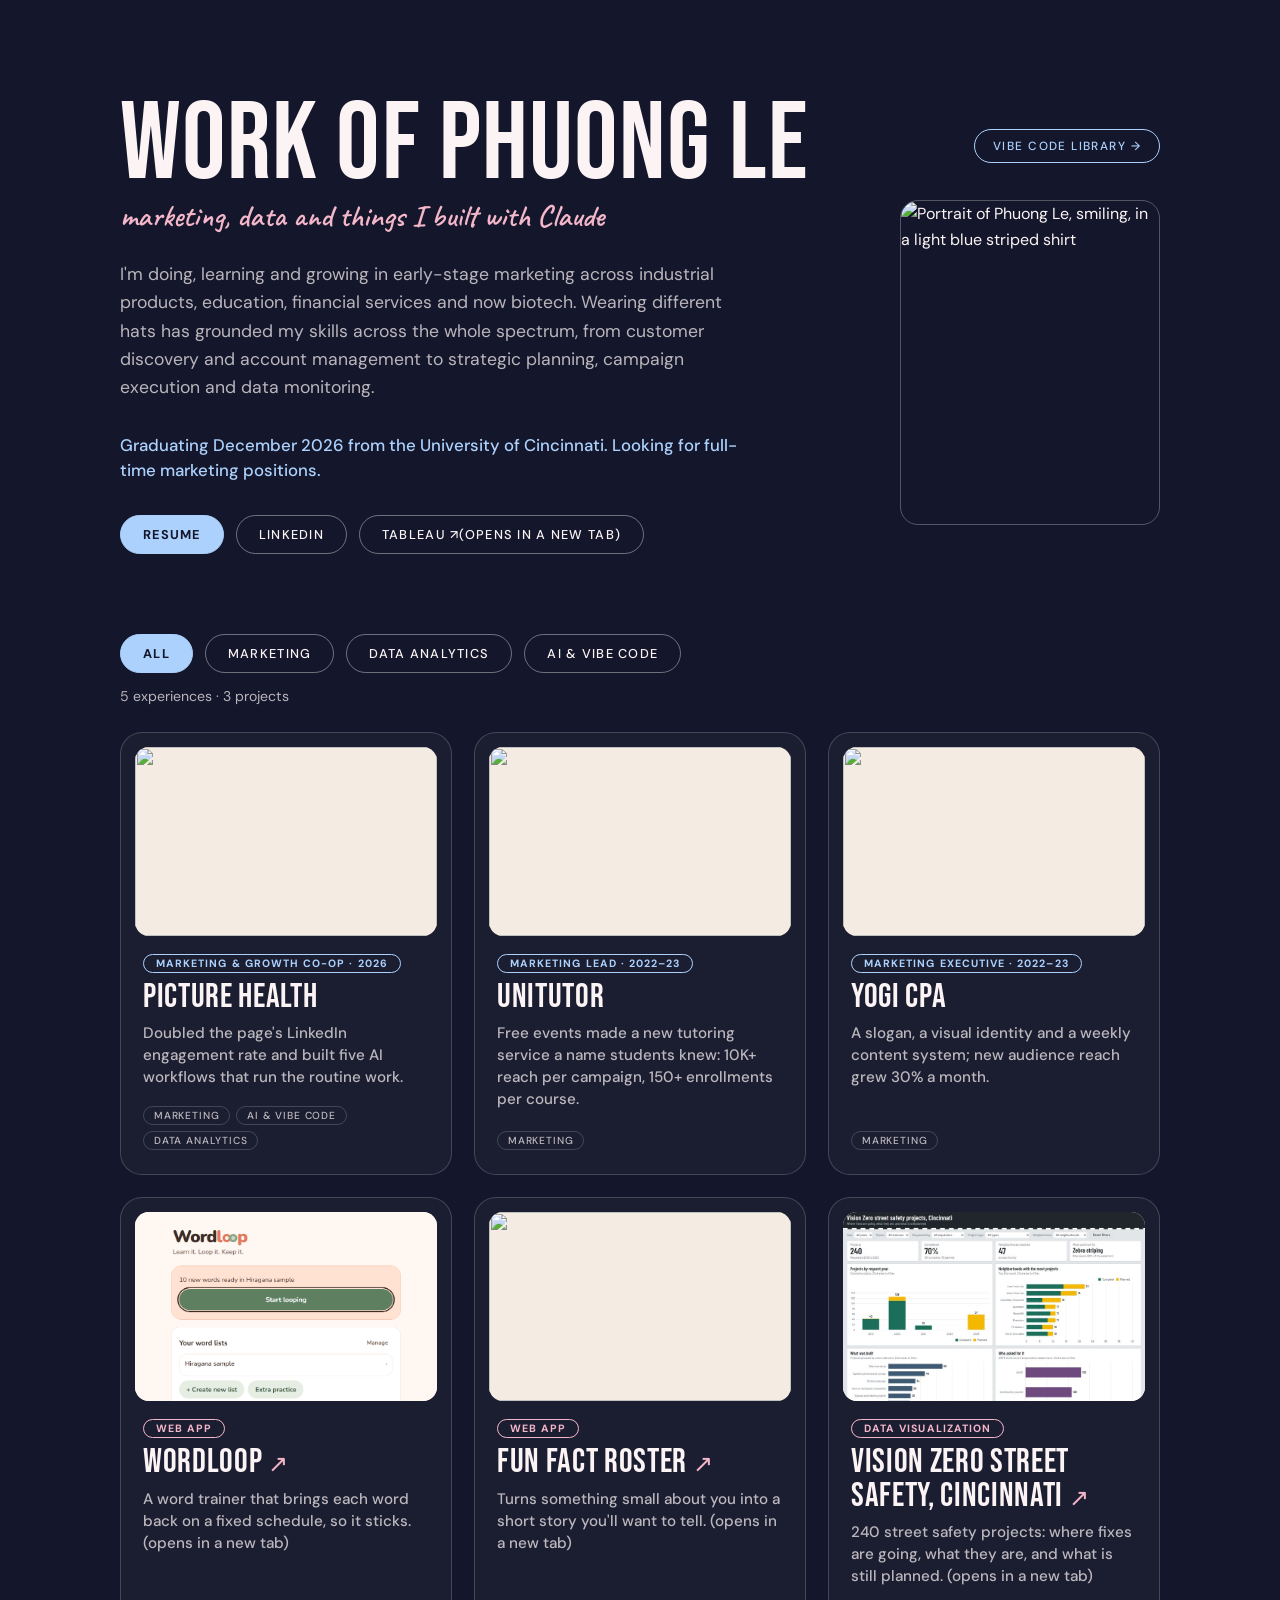
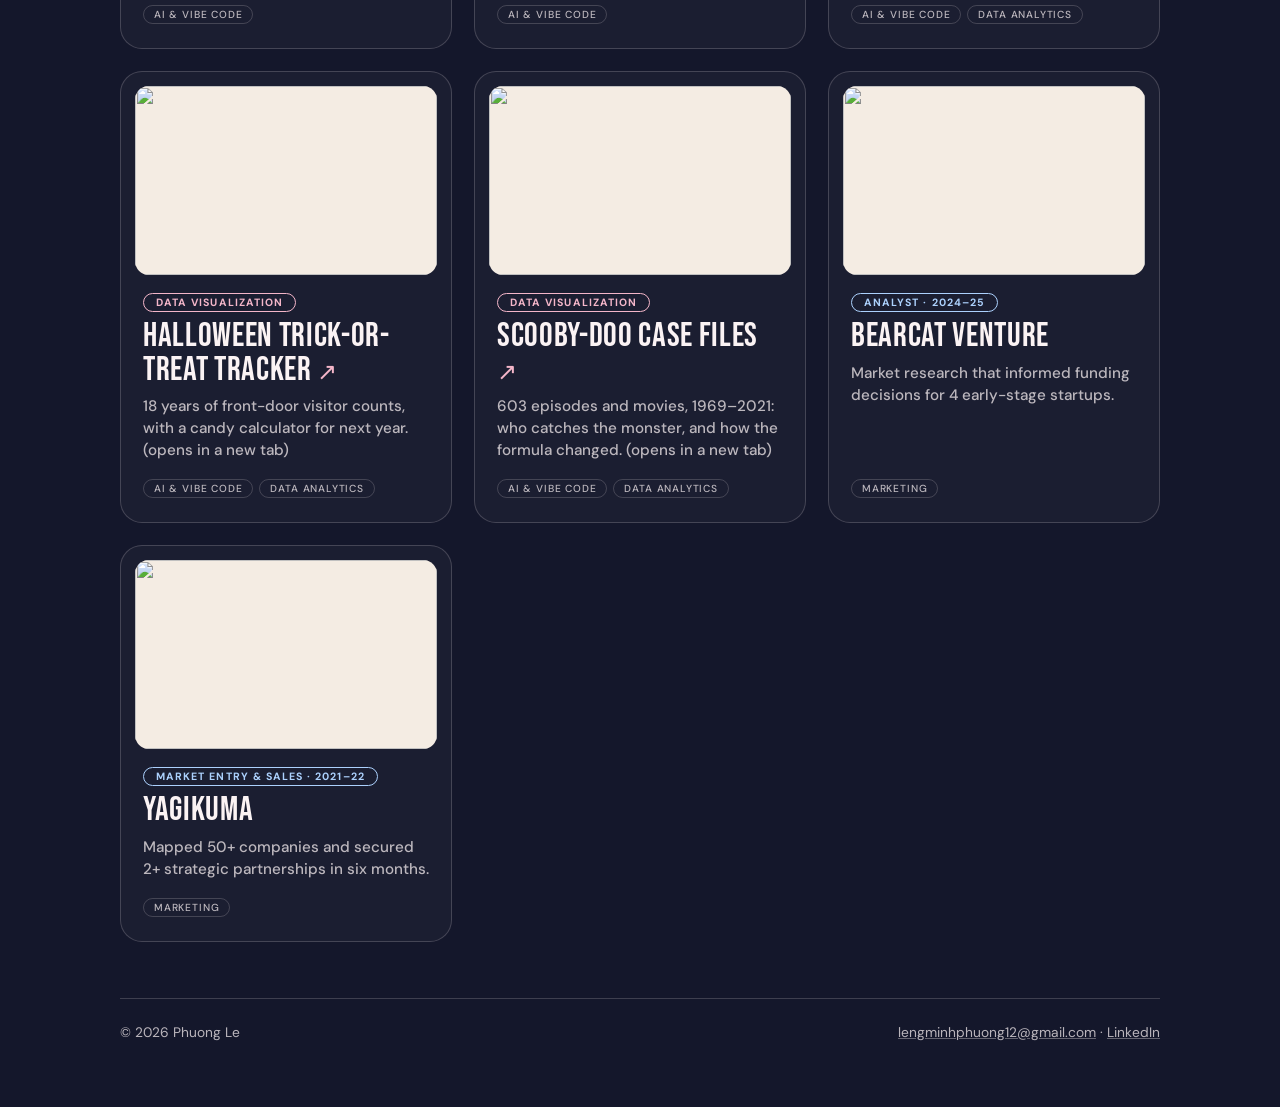
==== commit 06d116d0: "Add Vision Zero street safety dashboard Co-Authored-By: Claude Sonnet 5.5 <noreply@anthropic.com>" ====
--- a/index.html
+++ b/index.html
@@ -108,6 +108,16 @@
         </span>
       </a>
 
+      <a class="card project" href="/projects/vision-zero/" target="_blank" rel="noopener" data-kind="project" data-stages="ai data">
+        <span class="thumb"><img src="/assets/vision-zero.jpg" width="800" height="609" alt="" loading="lazy" style="--pos: 50% 0%"></span>
+        <span class="meta">
+          <span class="tag">Data visualization</span>
+          <span class="name">Vision Zero Street Safety, Cincinnati <span class="ext" aria-hidden="true">&#8599;</span></span>
+          <span class="hook">240 street safety projects: where fixes are going, what they are, and what is still planned. <span class="sr">(opens in a new tab)</span></span>
+          <span class="stages"><span>AI &amp; vibe code</span><span>Data analytics</span></span>
+        </span>
+      </a>
+
       <a class="card project" href="/projects/halloween/" target="_blank" rel="noopener" data-kind="project" data-stages="ai data">
         <span class="thumb"><img src="/assets/halloween.jpg" width="533" height="406" alt="" loading="lazy" style="--pos: 50% 0%"></span>
         <span class="meta">
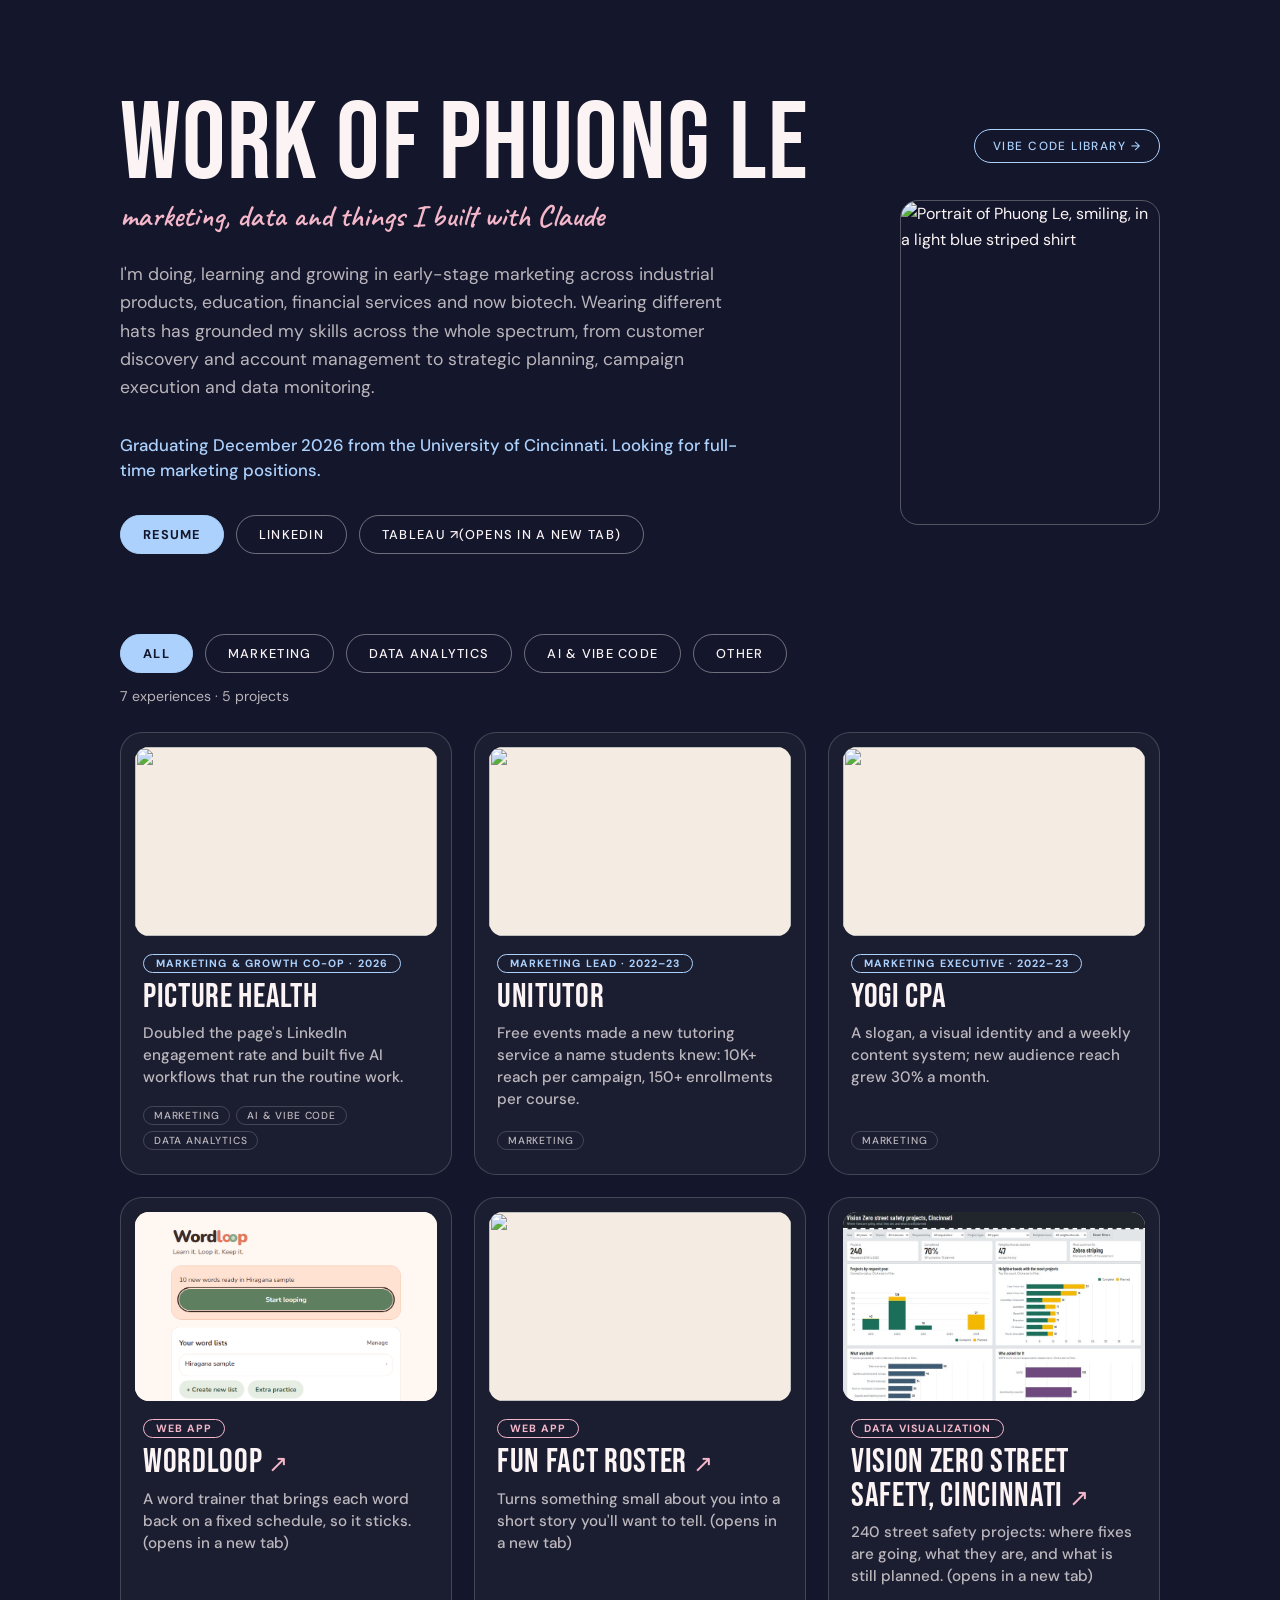
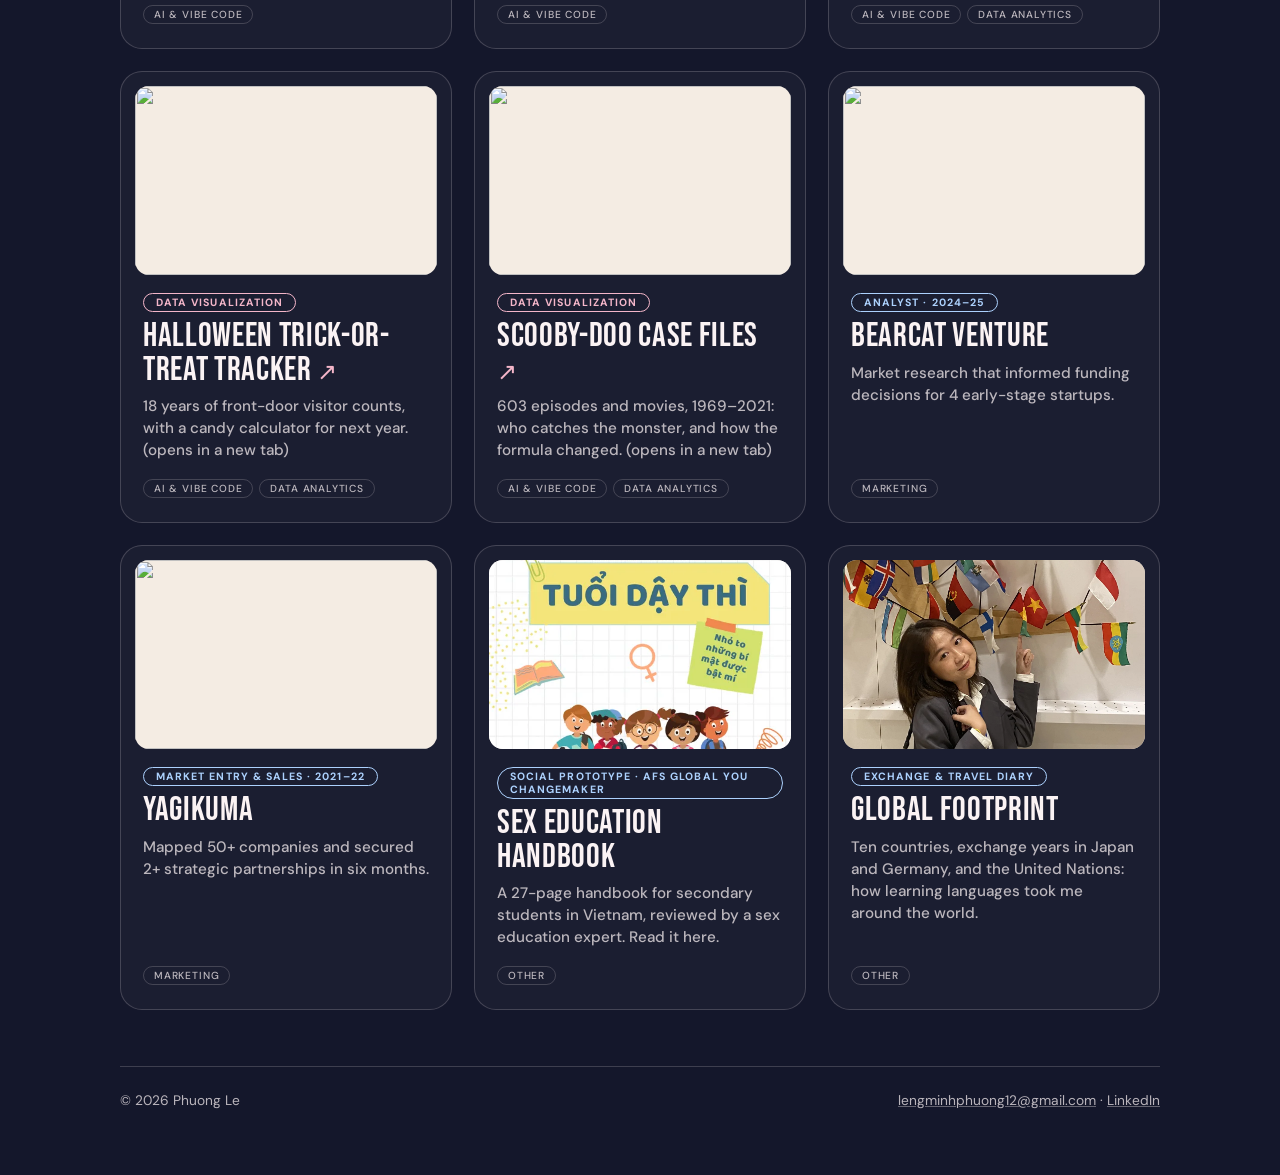
==== commit 5fa9c804: "Add Other tab with Sex Education Handbook and Global Footprint pages; update resume skills Co-Author" ====
--- a/index.html
+++ b/index.html
@@ -54,8 +54,9 @@
       <button class="chip" type="button" aria-pressed="false" data-filter="marketing">Marketing</button>
       <button class="chip" type="button" aria-pressed="false" data-filter="data">Data analytics</button>
       <button class="chip" type="button" aria-pressed="false" data-filter="ai">AI &amp; vibe code</button>
+      <button class="chip" type="button" aria-pressed="false" data-filter="other">Other</button>
     </nav>
-    <p class="count" id="count" aria-live="polite">5 experiences · 3 projects</p>
+    <p class="count" id="count" aria-live="polite">7 experiences · 5 projects</p>
 
     <main class="cards">
       <a class="card" href="/work/picture-health/" data-kind="experience" data-stages="marketing ai data">
@@ -157,6 +158,26 @@
           <span class="stages"><span>Marketing</span></span>
         </span>
       </a>
+
+      <a class="card" href="/work/handbook/" data-kind="experience" data-stages="other">
+        <span class="thumb"><img src="/assets/work/handbook/cover.webp" width="506" height="713" alt="" loading="lazy" style="--pos: 50% 27%"></span>
+        <span class="meta">
+          <span class="tag">Social prototype · AFS Global You Changemaker</span>
+          <span class="name">Sex Education Handbook</span>
+          <span class="hook">A 27-page handbook for secondary students in Vietnam, reviewed by a sex education expert. Read it here.</span>
+          <span class="stages"><span>Other</span></span>
+        </span>
+      </a>
+
+      <a class="card" href="/work/international/" data-kind="experience" data-stages="other">
+        <span class="thumb"><img src="/assets/work/international/flags.webp" width="1200" height="1600" alt="" loading="lazy" style="--pos: 50% 75%"></span>
+        <span class="meta">
+          <span class="tag">Exchange &amp; travel diary</span>
+          <span class="name">Global Footprint</span>
+          <span class="hook">Ten countries, exchange years in Japan and Germany, and the United Nations: how learning languages took me around the world.</span>
+          <span class="stages"><span>Other</span></span>
+        </span>
+      </a>
     </main>
 
     <footer class="foot">
--- a/site.css
+++ b/site.css
@@ -117,9 +117,11 @@
 .case-meta { color: var(--soft); max-width: 640px; margin: 0; }
 .paper { background: var(--light); color: var(--ink); border-radius: 24px; padding: clamp(24px, 5vw, 56px); margin-top: 32px; }
 .paper .intro { font: 500 clamp(1.15rem, 2.4vw, 1.35rem)/1.55 var(--font-body); color: var(--burgundy); max-width: none; margin: 0; }
+.paper .intro + p { margin-top: 16px; }
 .paper h2 {
   font: 400 clamp(2rem, 5vw, 2.8rem)/1 var(--font-display); letter-spacing: .02em; text-transform: uppercase; margin: 52px 0 14px;
 }
+.paper h3 { font: 400 1.6rem/1 var(--font-display); letter-spacing: .02em; text-transform: uppercase; margin: 36px 0 12px; }
 .paper .eyebrow + h2 { margin-top: 0; }
 .eyebrow { font: 700 .7rem var(--font-body); letter-spacing: .1em; text-transform: uppercase; color: var(--burgundy); }
 .paper .eyebrow { margin: 56px 0 4px; }
@@ -133,6 +135,35 @@
   display: flex; flex-wrap: wrap; justify-content: center; align-items: flex-start; gap: 16px;
 }
 .frame > * { min-width: 0; }
+.frame.plain { background: none; border: 0; padding: 0; }
+/* photos centered, narrower than the text column */
+.frame.plain { max-width: 660px; margin-inline: auto; justify-content: center; }
+.frame.plain.solo { max-width: 400px; }
+.frame.plain.solo.wide { max-width: 560px; }
+.frame.plain.solo .zoomable, .frame.plain.solo img { width: 100%; height: auto; }
+.fig:has(.frame.plain) { margin: 44px 0 48px; }
+.fig:has(.frame.plain) figcaption { max-width: 660px; margin-inline: auto; text-align: center; }
+/* text on the left, one photo on the right (stacks on small screens) */
+.side p { text-wrap: pretty; }
+.side::after { content: ""; display: block; clear: both; }
+.side .fig:has(.frame.plain) { margin: 8px 0 20px; }
+.side .frame.plain { max-width: 100%; }
+.side .frame.plain .zoomable, .side .frame.plain img { width: 100%; height: auto; }
+@media (min-width: 760px) {
+  /* photo floats right; the text wraps beside it, then runs the full width below it */
+  .side .fig:has(.frame.plain) { float: right; width: 340px; margin: 6px 0 16px 36px; }
+}
+/* two photos side by side at the same size */
+.frame.duo { display: grid; grid-template-columns: 1fr 1fr; gap: 8px; }
+.frame.duo .zoomable { width: 100%; aspect-ratio: 5 / 4; overflow: hidden; border-radius: 10px; }
+.frame.duo img { width: 100%; height: 100%; object-fit: cover; }
+/* photo collage: first photo tall on the left, next two stacked on the right */
+.frame.collage { display: grid; grid-template-columns: 1fr 1fr; grid-template-rows: 1fr 1fr; gap: 8px; aspect-ratio: var(--ar, 1.6); }
+.frame.collage > :first-child { grid-row: 1 / 3; }
+.frame.collage.food { grid-template-columns: 1fr 1fr; max-width: 520px; }
+.frame.collage.food > :first-child { grid-row: auto; }
+.frame.collage .zoomable { width: 100%; height: 100%; overflow: hidden; border-radius: 10px; }
+.frame.collage img { width: 100%; height: 100%; object-fit: cover; }
 .frame img { display: block; border-radius: 10px; border: 1px solid var(--paper-line); background: #fff; }
 .frame.stack { flex-direction: column; align-items: stretch; }
 .frame.stack .zoomable, .frame.stack img { width: 100%; }
@@ -175,6 +206,20 @@
   .flow .arrow::before { content: "\2192"; }
 }
 
+/* ---------- page reader (handbook) ---------- */
+.reader { max-width: 560px; margin: 24px auto 12px; background: var(--cream); border: 1px solid var(--paper-line); border-radius: 18px; padding: 14px; }
+.reader-track { display: flex; overflow-x: auto; scroll-snap-type: x mandatory; scrollbar-width: none; border-radius: 10px; }
+.reader-track::-webkit-scrollbar { display: none; }
+.reader-track img { flex: 0 0 100%; width: 100%; height: auto; scroll-snap-align: center; background: #fff; border: 1px solid var(--paper-line); border-radius: 10px; }
+.reader-bar { display: flex; align-items: center; justify-content: space-between; gap: 12px; margin-top: 12px; }
+.reader-count { font: 500 .88rem var(--font-body); color: var(--paper-soft); }
+.reader-btn {
+  font: 700 .74rem var(--font-body); letter-spacing: .1em; text-transform: uppercase; color: var(--burgundy);
+  background: transparent; border: 1px solid var(--burgundy); border-radius: 99px; padding: 8px 18px; cursor: pointer;
+}
+.reader-btn:hover:not(:disabled) { background: var(--burgundy); color: var(--light); }
+.reader-btn:disabled { opacity: .35; cursor: default; }
+
 .next { display: flex; flex-wrap: wrap; gap: 12px; margin-top: 28px; }
 .next a {
   flex: 1 1 240px; border: 1px solid var(--line); border-radius: 18px; padding: 16px 20px;
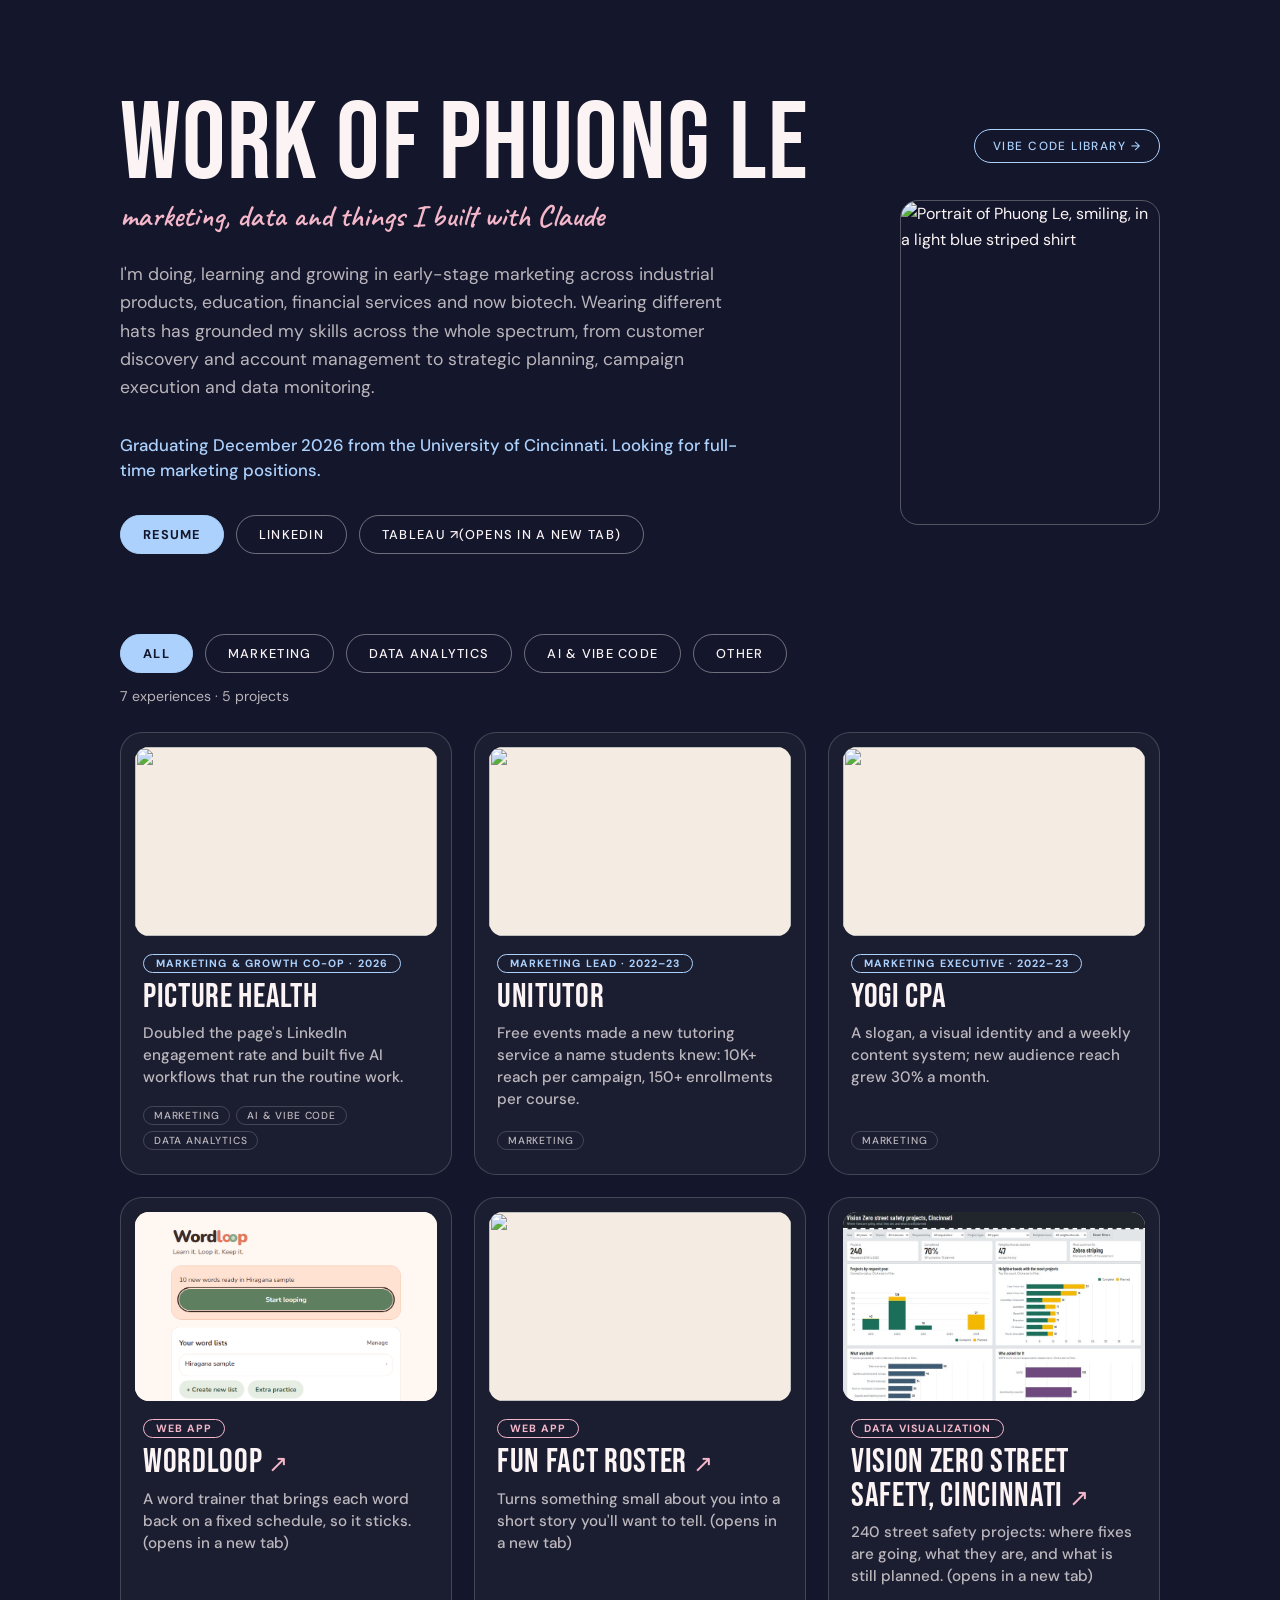
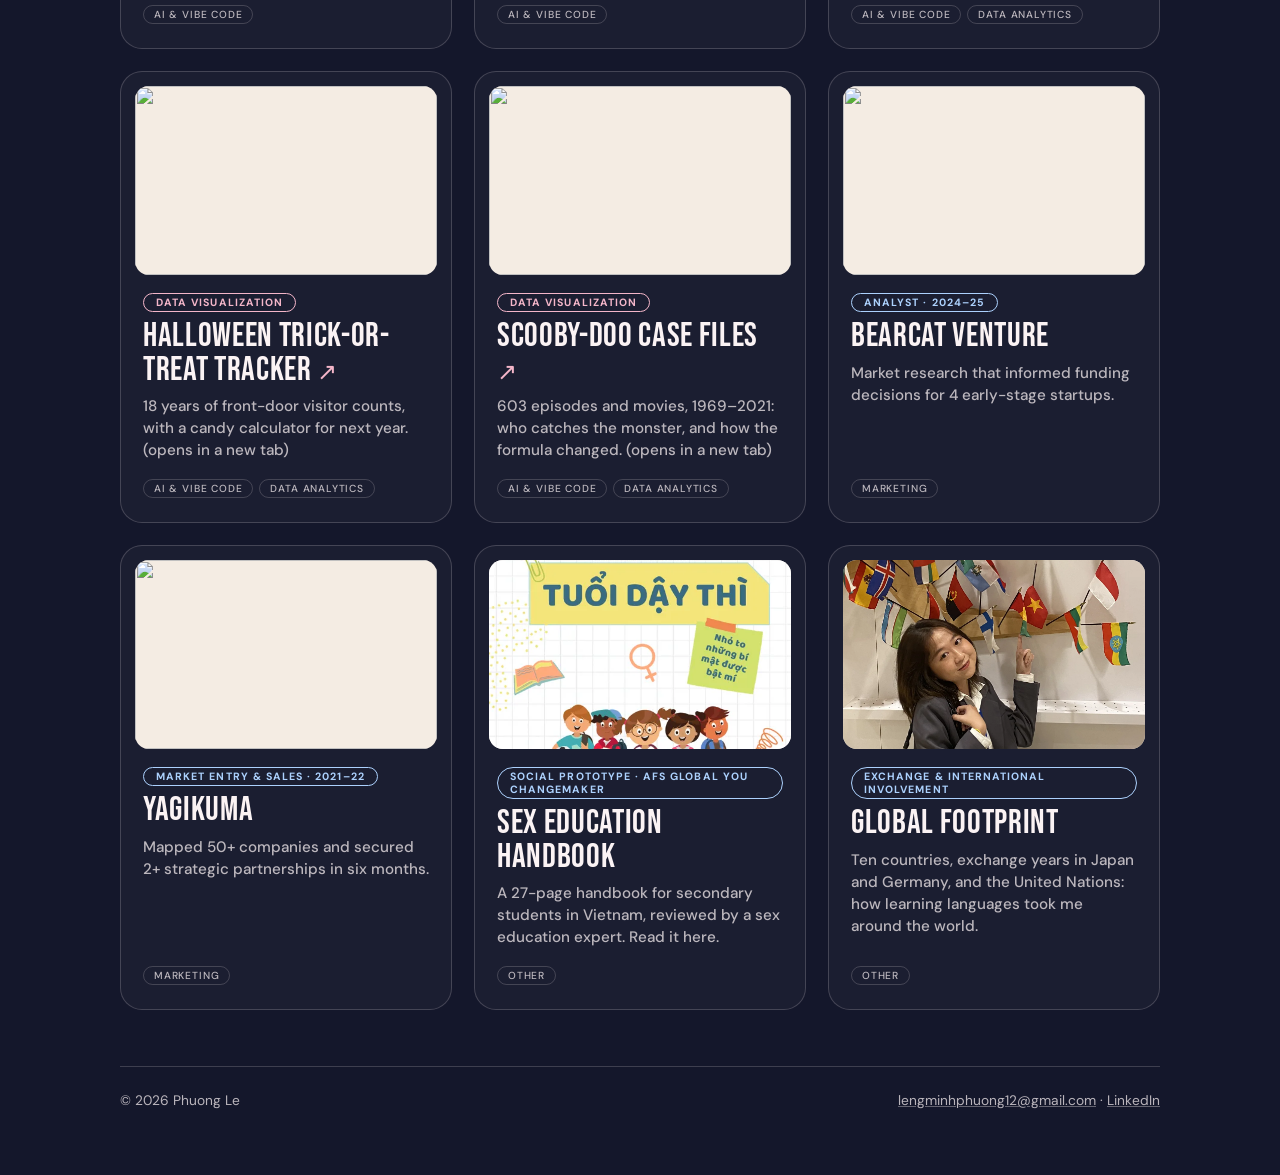
==== commit ae83a55c: "Reword Global Footprint labels; move Skills above Experience on resume Co-Authored-By: Claude Sonnet" ====
--- a/index.html
+++ b/index.html
@@ -172,7 +172,7 @@
       <a class="card" href="/work/international/" data-kind="experience" data-stages="other">
         <span class="thumb"><img src="/assets/work/international/flags.webp" width="1200" height="1600" alt="" loading="lazy" style="--pos: 50% 75%"></span>
         <span class="meta">
-          <span class="tag">Exchange &amp; travel diary</span>
+          <span class="tag">Exchange &amp; international involvement</span>
           <span class="name">Global Footprint</span>
           <span class="hook">Ten countries, exchange years in Japan and Germany, and the United Nations: how learning languages took me around the world.</span>
           <span class="stages"><span>Other</span></span>
